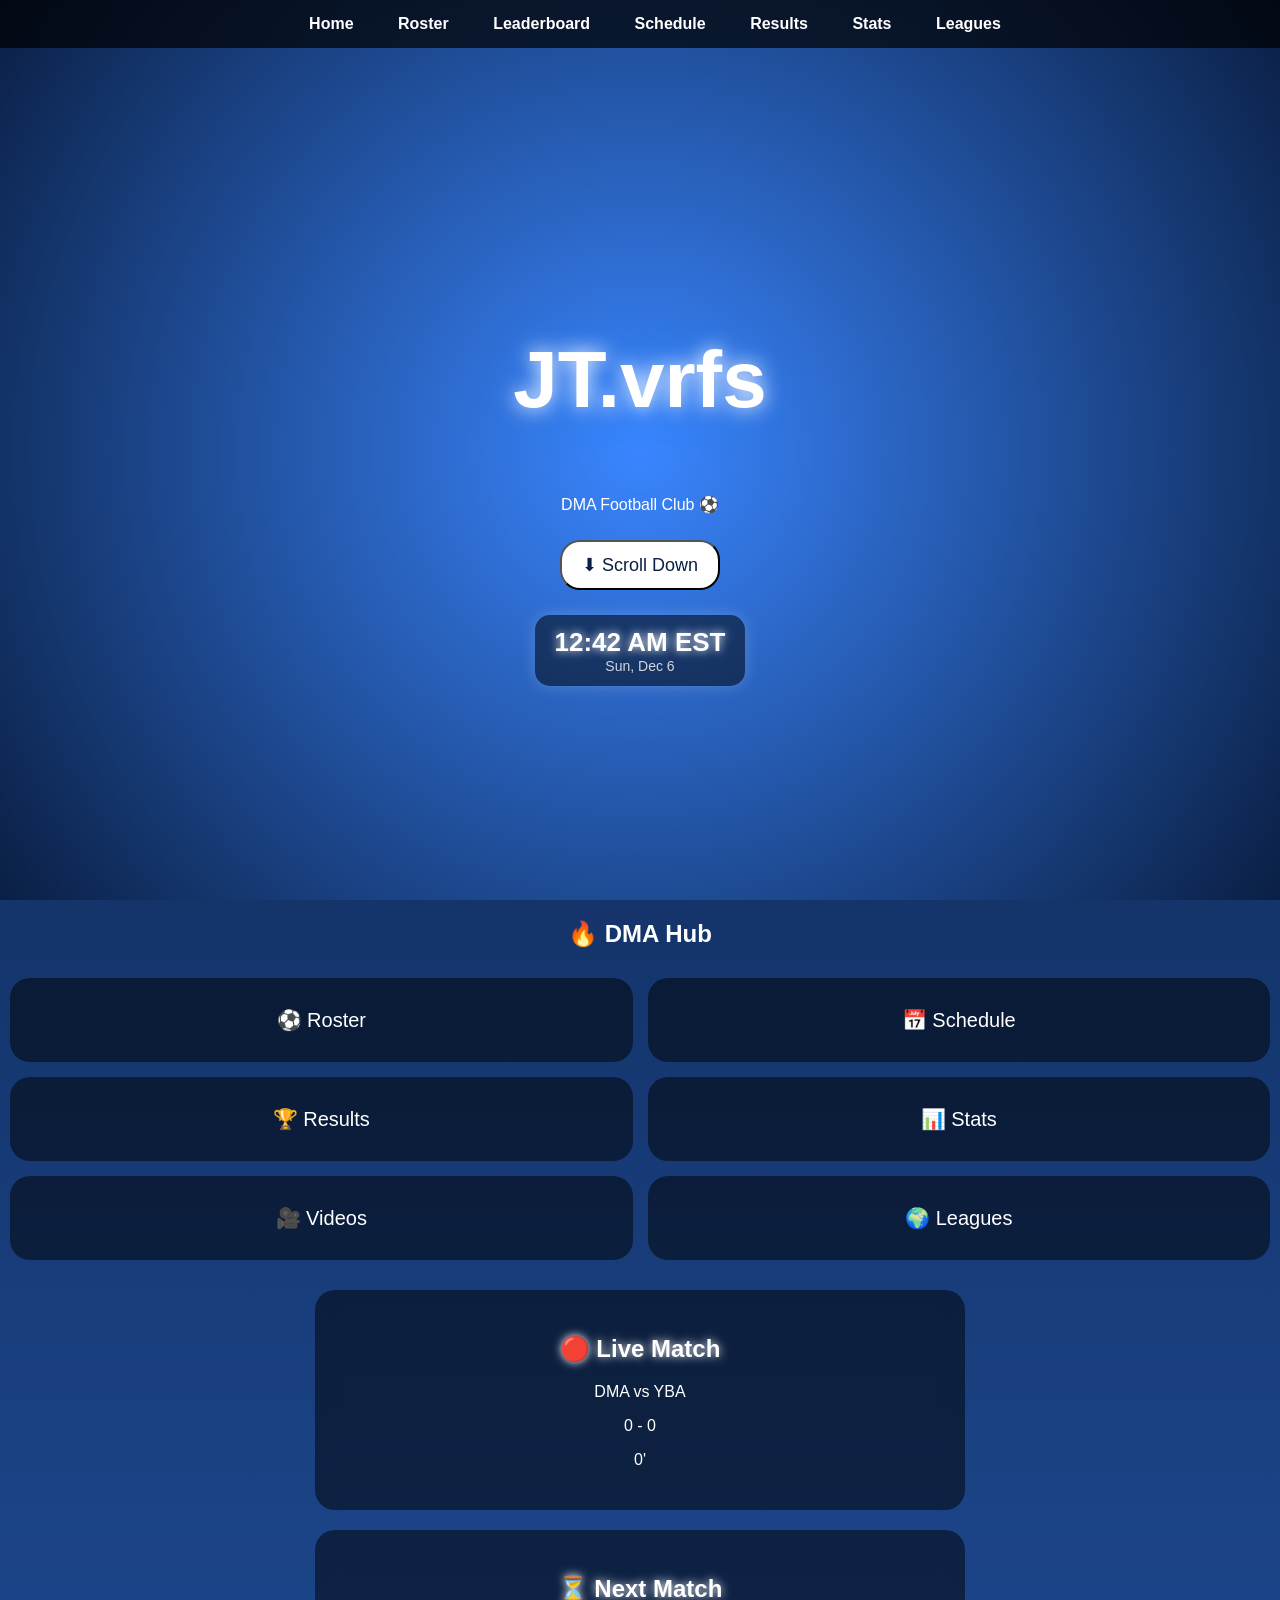
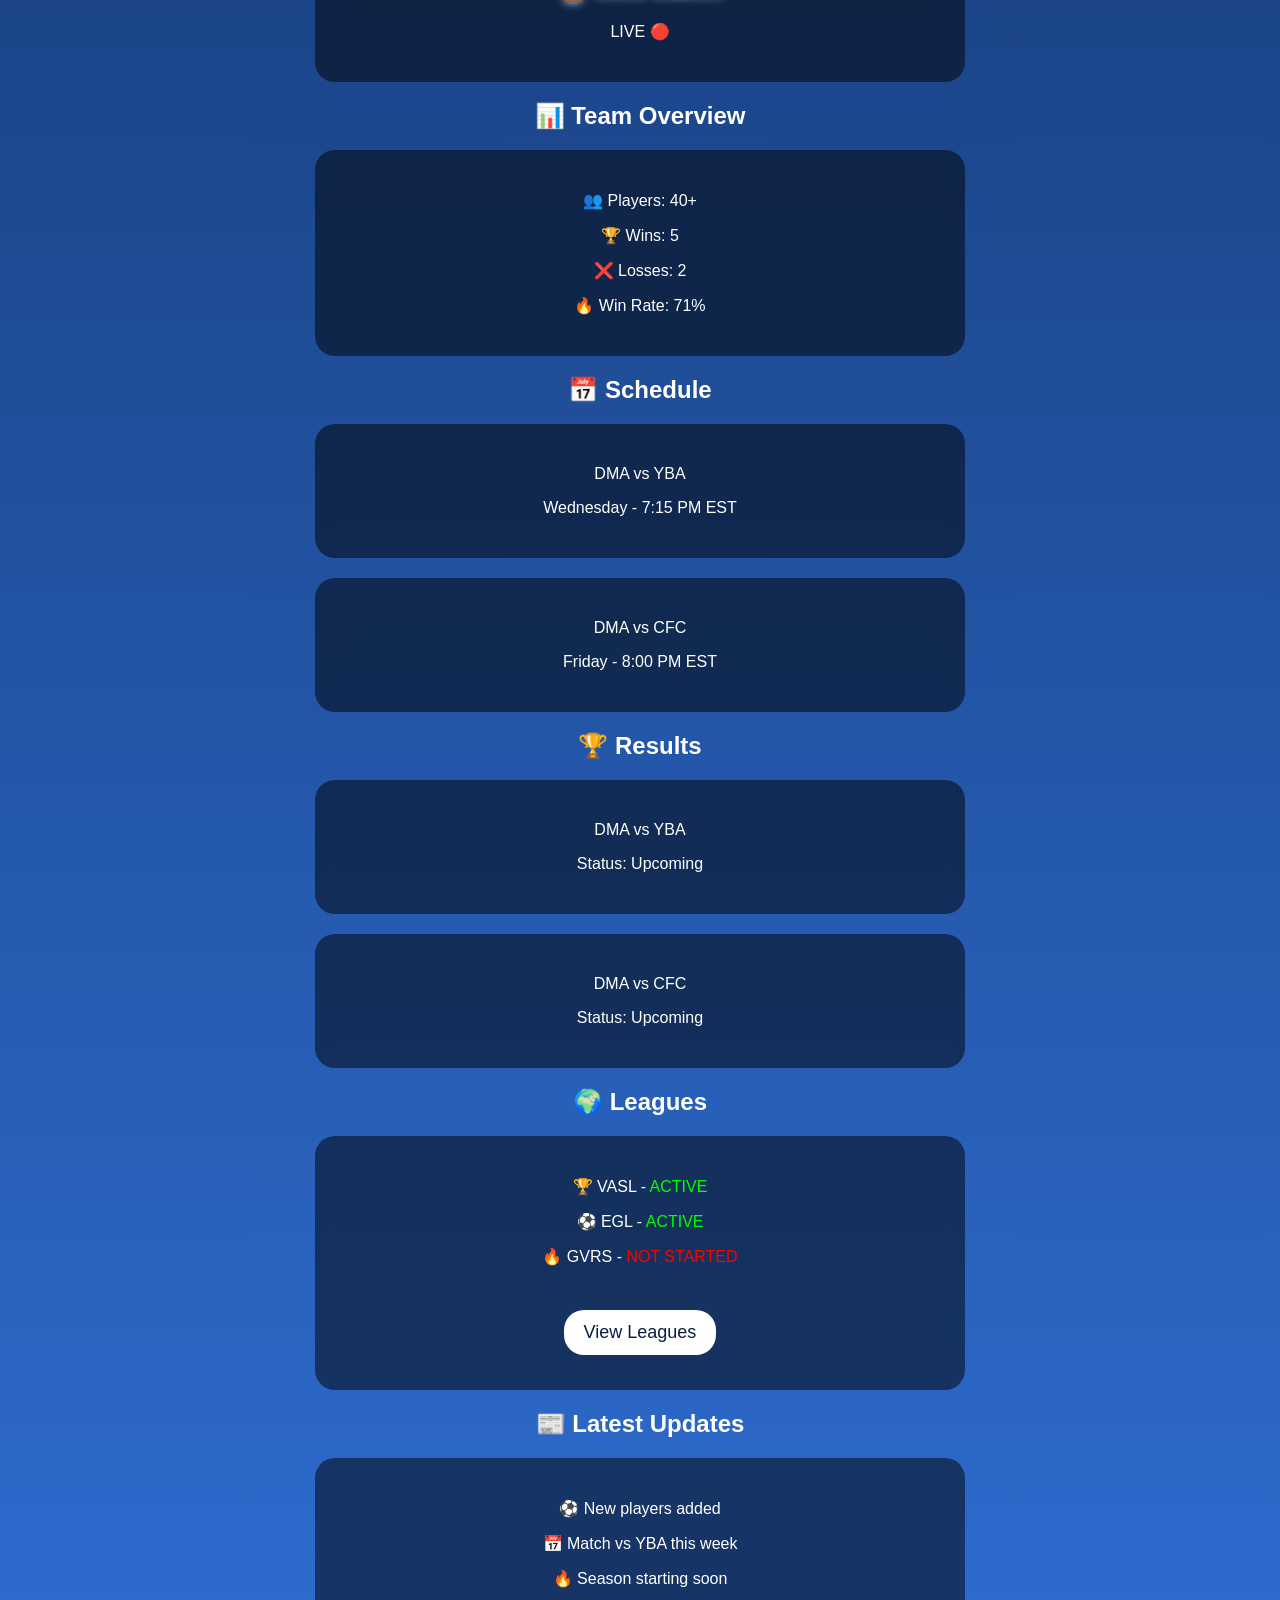
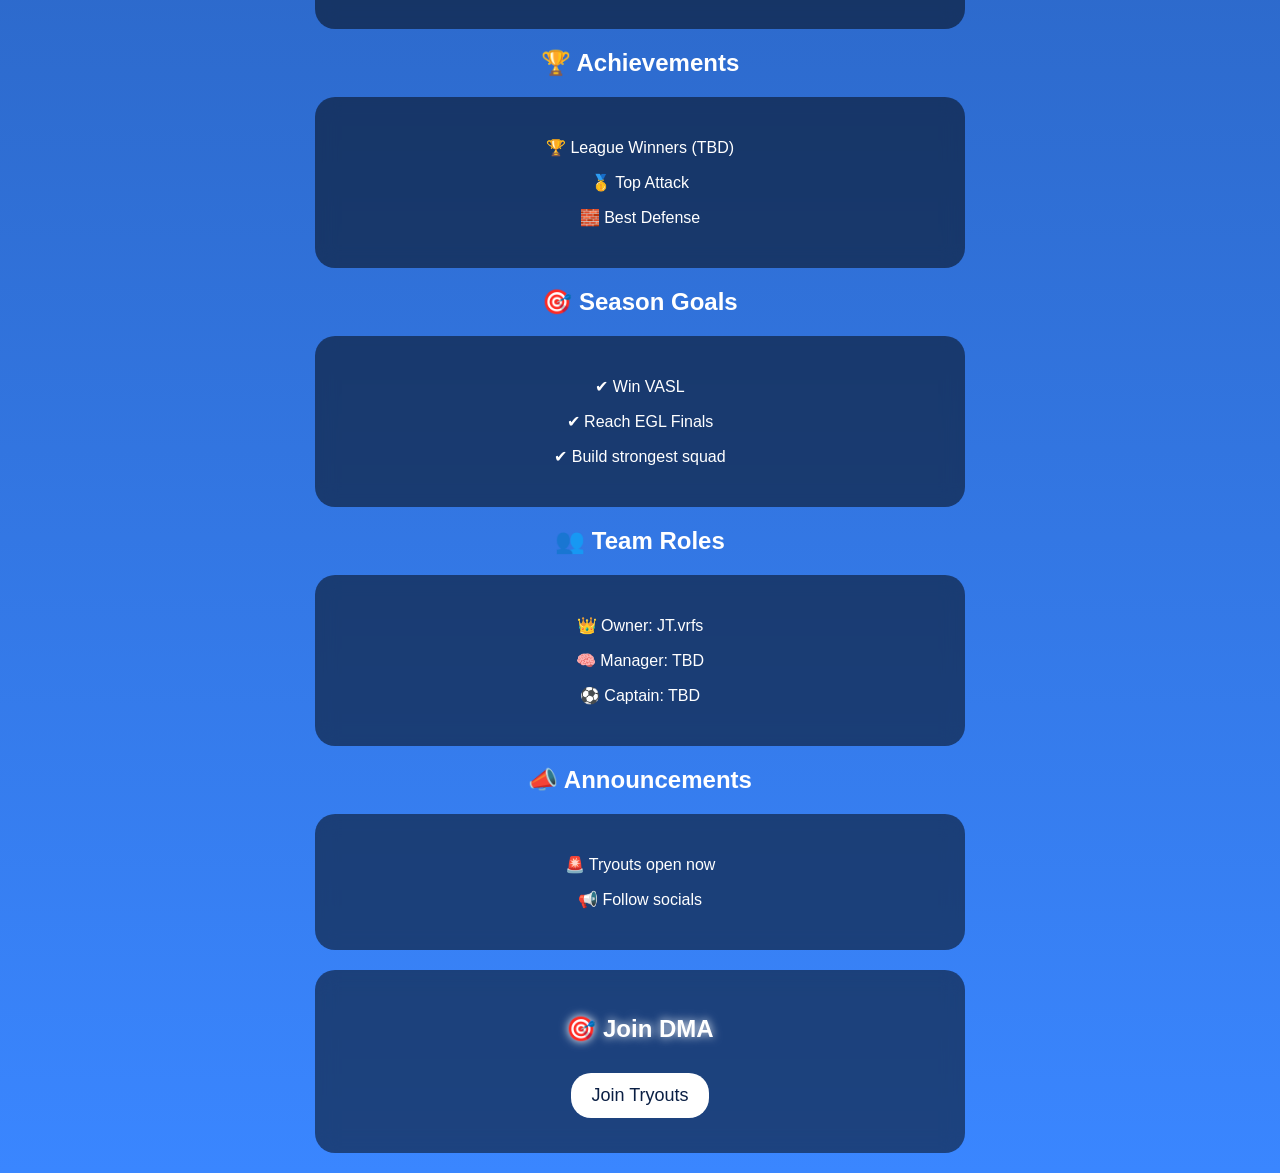
==== index.html @ b28aae1c "Update index.html" ====
<!DOCTYPE html>
<html>
<head>
<meta name="viewport" content="width=device-width, initial-scale=1.0">

<title>JT.vrfs Web</title>

<link rel="stylesheet" href="style.css">
<script defer src="script.js"></script>
</head>

<body class="fade">

<!-- NAVBAR -->
<div class="navbar">
  <a href="index.html">Home</a>
  <a href="roster.html">Roster</a>
  <a href="leaderboard.html">Leaderboard</a>
  <a href="schedule.html">Schedule</a>
  <a href="results.html">Results</a>
  <a href="stats.html">Stats</a>
  <a href="leagues.html">Leagues</a>
</div>

<!-- HERO -->
<div class="hero">
  <h1 class="glow">JT.vrfs</h1>
  <p>DMA Football Club ⚽</p>

  <button onclick="window.scrollBy(0,600)" class="btn">
    ⬇ Scroll Down
  </button>

  <!-- CLOCK -->
  <div class="clock-box">
    <div id="clock-time"></div>
    <div id="clock-date"></div>
  </div>
</div>

<!-- DASHBOARD -->
<div class="section">
  <h2>🔥 DMA Hub</h2>

  <div class="grid">
    <a href="roster.html" class="grid-card">⚽ Roster</a>
    <a href="schedule.html" class="grid-card">📅 Schedule</a>
    <a href="results.html" class="grid-card">🏆 Results</a>
    <a href="stats.html" class="grid-card">📊 Stats</a>
    <a href="videos.html" class="grid-card">🎥 Videos</a>
    <a href="leagues.html" class="grid-card">🌍 Leagues</a>
  </div>
</div>

<!-- LIVE MATCH -->
<div class="section">
  <div class="card live-match">
    <h2>🔴 Live Match</h2>
    <p>DMA vs YBA</p>
    <p id="matchScore">0 - 0</p>
    <p id="matchTime">0'</p>
  </div>
</div>

<!-- NEXT MATCH -->
<div class="section">
  <div class="card">
    <h2>⏳ Next Match</h2>
    <p id="countdown"></p>
  </div>
</div>

<!-- TEAM OVERVIEW -->
<div class="section">
  <h2>📊 Team Overview</h2>

  <div class="card">
    <p>👥 Players: 40+</p>
    <p>🏆 Wins: 5</p>
    <p>❌ Losses: 2</p>
    <p>🔥 Win Rate: 71%</p>
  </div>
</div>

<!-- SCHEDULE -->
<div class="section">
  <h2>📅 Schedule</h2>

  <div class="card">
    <p>DMA vs YBA</p>
    <p>Wednesday - 7:15 PM EST</p>
  </div>

  <div class="card">
    <p>DMA vs CFC</p>
    <p>Friday - 8:00 PM EST</p>
  </div>
</div>

<!-- RESULTS -->
<div class="section">
  <h2>🏆 Results</h2>

  <div class="card">
    <p>DMA vs YBA</p>
    <p>Status: Upcoming</p>
  </div>

  <div class="card">
    <p>DMA vs CFC</p>
    <p>Status: Upcoming</p>
  </div>
</div>

<!-- LEAGUES -->
<div class="section">
  <h2>🌍 Leagues</h2>

  <div class="card">
    <p>🏆 VASL - <span style="color:lime;">ACTIVE</span></p>
    <p>⚽ EGL - <span style="color:lime;">ACTIVE</span></p>
    <p>🔥 GVRS - <span style="color:red;">NOT STARTED</span></p>

    <br>
    <a href="leagues.html" class="btn">View Leagues</a>
  </div>
</div>

<!-- NEWS -->
<div class="section">
  <h2>📰 Latest Updates</h2>

  <div class="card">
    <p>⚽ New players added</p>
    <p>📅 Match vs YBA this week</p>
    <p>🔥 Season starting soon</p>
  </div>
</div>

<!-- ACHIEVEMENTS -->
<div class="section">
  <h2>🏆 Achievements</h2>

  <div class="card">
    <p>🏆 League Winners (TBD)</p>
    <p>🥇 Top Attack</p>
    <p>🧱 Best Defense</p>
  </div>
</div>

<!-- GOALS -->
<div class="section">
  <h2>🎯 Season Goals</h2>

  <div class="card">
    <p>✔ Win VASL</p>
    <p>✔ Reach EGL Finals</p>
    <p>✔ Build strongest squad</p>
  </div>
</div>

<!-- TEAM ROLES -->
<div class="section">
  <h2>👥 Team Roles</h2>

  <div class="card">
    <p>👑 Owner: JT.vrfs</p>
    <p>🧠 Manager: TBD</p>
    <p>⚽ Captain: TBD</p>
  </div>
</div>

<!-- ANNOUNCEMENTS -->
<div class="section">
  <h2>📣 Announcements</h2>

  <div class="card">
    <p>🚨 Tryouts open now</p>
    <p>📢 Follow socials</p>
  </div>
</div>

<!-- JOIN -->
<div class="section">
  <div class="card">
    <h2>🎯 Join DMA</h2>
    <a href="https://discord.gg/PGNkHFcHBq" class="btn">
      Join Tryouts
    </a>
  </div>
</div>

<!-- BOTTOM NAV -->
<div class="bottom-nav">
  <a href="index.html">🏠</a>
  <a href="roster.html">⚽</a>
  <a href="leaderboard.html">🏆</a>
  <a href="schedule.html">📅</a>
  <a href="leagues.html">🌍</a>
</div>

</body>
</html>
---- style.css ----
body {
  margin: 0;
  font-family: Arial;
  background: linear-gradient(to bottom, #0a1f44, #3a86ff);
  color: white;
  text-align: center;
}

/* NAVBAR */
.navbar {
  position: fixed;
  width: 100%;
  top: 0;
  background: rgba(0,0,0,0.7);
  padding: 15px;
  backdrop-filter: blur(10px);
}

.navbar a {
  color: white;
  margin: 0 20px;
  text-decoration: none;
  font-weight: bold;
}

.navbar a:hover {
  color: #ffdd00;
}

/* PAGE TRANSITION */
.fade {
  opacity: 0;
  transition: opacity 0.5s;
}

.fade.show {
  opacity: 1;
}

/* CARDS */
.card {
  background: rgba(0,0,0,0.5);
  margin: 20px auto;
  padding: 25px;
  border-radius: 20px;
  max-width: 600px;
  transition: 0.3s;
  backdrop-filter: blur(10px);
}

.card:hover {
  transform: scale(1.05);
  box-shadow: 0 0 20px rgba(255,255,255,0.3);
}

/* BUTTON */
.btn {
  background: white;
  color: #0a1f44;
  padding: 10px 20px;
  border-radius: 20px;
  text-decoration: none;
}

/* HEADER */
h1 {
  margin-top: 120px;
  font-size: 60px;
}
/* Soccer balls */
.soccer-ball {
  position: fixed;
  width: 40px;
  height: 40px;
  background: url('https://upload.wikimedia.org/wikipedia/commons/d/d3/Soccerball.svg') no-repeat center;
  background-size: contain;
  opacity: 0.15;
  pointer-events: none;
  animation: floatBall linear infinite;
}

@keyframes floatBall {
  0% {
    transform: translateY(100vh) rotate(0deg);
  }
  100% {
    transform: translateY(-10vh) rotate(360deg);
  }
}
.particle {
  position: fixed;
  width: 5px;
  height: 5px;
  background: white;
  border-radius: 50%;
  opacity: 0.2;
  animation: floatParticle linear infinite;
}

@keyframes floatParticle {
  0% {
    transform: translateY(100vh);
  }
  100% {
    transform: translateY(-10vh);
  }
}
.fade-in {
  opacity: 0;
  transform: translateY(20px);
  animation: fadeUp 1s forwards;
}

@keyframes fadeUp {
  to {
    opacity: 1;
    transform: translateY(0);
  }
}
.hero {
  height: 100vh;
  display: flex;
  flex-direction: column;
  justify-content: center;
  align-items: center;
  background: radial-gradient(circle, #3a86ff, #0a1f44);
}

.glow {
  font-size: 80px;
  text-shadow: 0 0 20px white, 0 0 40px #3a86ff;
}

.hero-buttons .btn {
  margin: 10px;
  font-size: 18px;
}
.btn, .player, .position-btn {
  transition: 0.3s;
}

.btn:hover, .player:hover, .position-btn:hover {
  box-shadow: 0 0 15px white;
}
body {
  animation: bgPulse 10s infinite alternate;
}

@keyframes bgPulse {
  from {
    background: linear-gradient(to bottom, #0a1f44, #3a86ff);
  }
  to {
    background: linear-gradient(to bottom, #071633, #5aa0ff);
  }
}
.scroll-down {
  margin-top: 40px;
  font-size: 18px;
  animation: bounce 1.5s infinite;
  opacity: 0.8;
}

@keyframes bounce {
  0%, 100% { transform: translateY(0); }
  50% { transform: translateY(10px); }
}
@media(max-width: 768px){

  h1 {
    font-size: 50px;
  }

  h2 {
    font-size: 36px;
  }

  h3 {
    font-size: 24px;
  }

  p {
    font-size: 18px;
  }

  .btn {
    font-size: 18px;
    padding: 12px 20px;
  }

  .card {
    width: 90%;
    padding: 20px;
  }

  .navbar a {
    font-size: 16px;
    margin: 0 10px;
  }

}
.card h3 {
  text-shadow: 0 0 10px white;
}
.status-bar {
  background: red;
  padding: 10px;
  font-weight: bold;
  animation: blink 1s infinite;
}

@keyframes blink {
  50% { opacity: 0.5; }
}
.card:hover {
  transform: scale(1.05) rotateX(5deg);
}
/* MENU ICON */
.menu-icon {
  display: none;
  font-size: 28px;
  cursor: pointer;
}

/* NAV LINKS */
.nav-links {
  display: flex;
  justify-content: center;
}

/* MOBILE STYLE */
@media(max-width: 768px){

  .menu-icon {
    display: block;
    text-align: left;
    margin-left: 20px;
  }

  .nav-links {
    display: none;
    flex-direction: column;
    background: rgba(0,0,0,0.9);
    position: absolute;
    width: 100%;
    top: 60px;
    left: 0;
    padding: 10px 0;
  }

  .nav-links a {
    padding: 15px;
    font-size: 20px;
  }

  .nav-links.show {
    display: flex;
  }
}
@media(max-width: 768px){

  body {
    padding: 0 10px;
  }

  .card {
    width: 100%;
    margin: 15px 0;
  }

  h1 {
    font-size: 40px;
  }

  h2 {
    font-size: 28px;
  }

  iframe {
    height: 250px;
  }

  .player {
    font-size: 14px;
  }

}
/* BOTTOM NAV */
.bottom-nav {
  display: none;
}

@media(max-width: 768px){

  .bottom-nav {
    display: flex;
    position: fixed;
    bottom: 0;
    width: 100%;
    background: rgba(0,0,0,0.9);
    justify-content: space-around;
    padding: 12px 0;
    z-index: 1000;
  }

  .bottom-nav a {
    color: white;
    font-size: 24px;
    text-decoration: none;
    transition: 0.2s;
  }

  .bottom-nav a:hover {
    transform: scale(1.2);
    color: #ffdd00;
  }

  /* Add space so content doesn't get covered */
  body {
    padding-bottom: 70px;
  }

}
@media(max-width: 768px){

  h1 {
    font-size: 42px;
  }

  h2 {
    font-size: 30px;
  }

  h3 {
    font-size: 22px;
  }

  p {
    font-size: 18px;
  }

}
@media(max-width: 768px){

  .btn {
    font-size: 20px;
    padding: 14px 24px;
    width: 80%;
  }

}
@media(max-width: 768px){

  .card {
    width: 100%;
    margin: 15px 0;
    padding: 20px;
  }

}
@media(max-width: 768px){

  .player {
    font-size: 18px;
    padding: 10px;
    margin: 6px auto;
  }

}
iframe {
  width: 100%;
  height: 250px;
}
.btn {
  display: inline-block;
  margin: 10px;
  font-size: 18px;
  padding: 12px 20px;
}
/* PAGE TRANSITION */
body {
  opacity: 0;
  transition: opacity 0.4s ease;
}

body.show {
  opacity: 1;
}
.grid {
  display: grid;
  grid-template-columns: repeat(2, 1fr);
  gap: 15px;
  padding: 10px;
}

.grid-card {
  background: rgba(0,0,0,0.5);
  padding: 30px;
  border-radius: 20px;
  text-decoration: none;
  color: white;
  font-size: 20px;
  text-align: center;
  transition: 0.3s;
}

.grid-card:hover {
  transform: scale(1.05);
  box-shadow: 0 0 20px white;
}
@media(max-width: 768px){
  .grid {
    grid-template-columns: 1fr;
  }
}
.card h2 {
  text-shadow: 0 0 10px white;
}
.clock {
  font-size: 22px;
  margin-top: 15px;
  text-shadow: 0 0 10px white;
}
.clock-box {
  margin-top: 15px;
  padding: 12px 20px;
  display: inline-block;
  background: rgba(0,0,0,0.5);
  border-radius: 15px;
  backdrop-filter: blur(10px);
  box-shadow: 0 0 15px rgba(255,255,255,0.2);
}

#clock-time {
  font-size: 26px;
  font-weight: bold;
  text-shadow: 0 0 10px white;
}

#clock-date {
  font-size: 14px;
  opacity: 0.8;
}
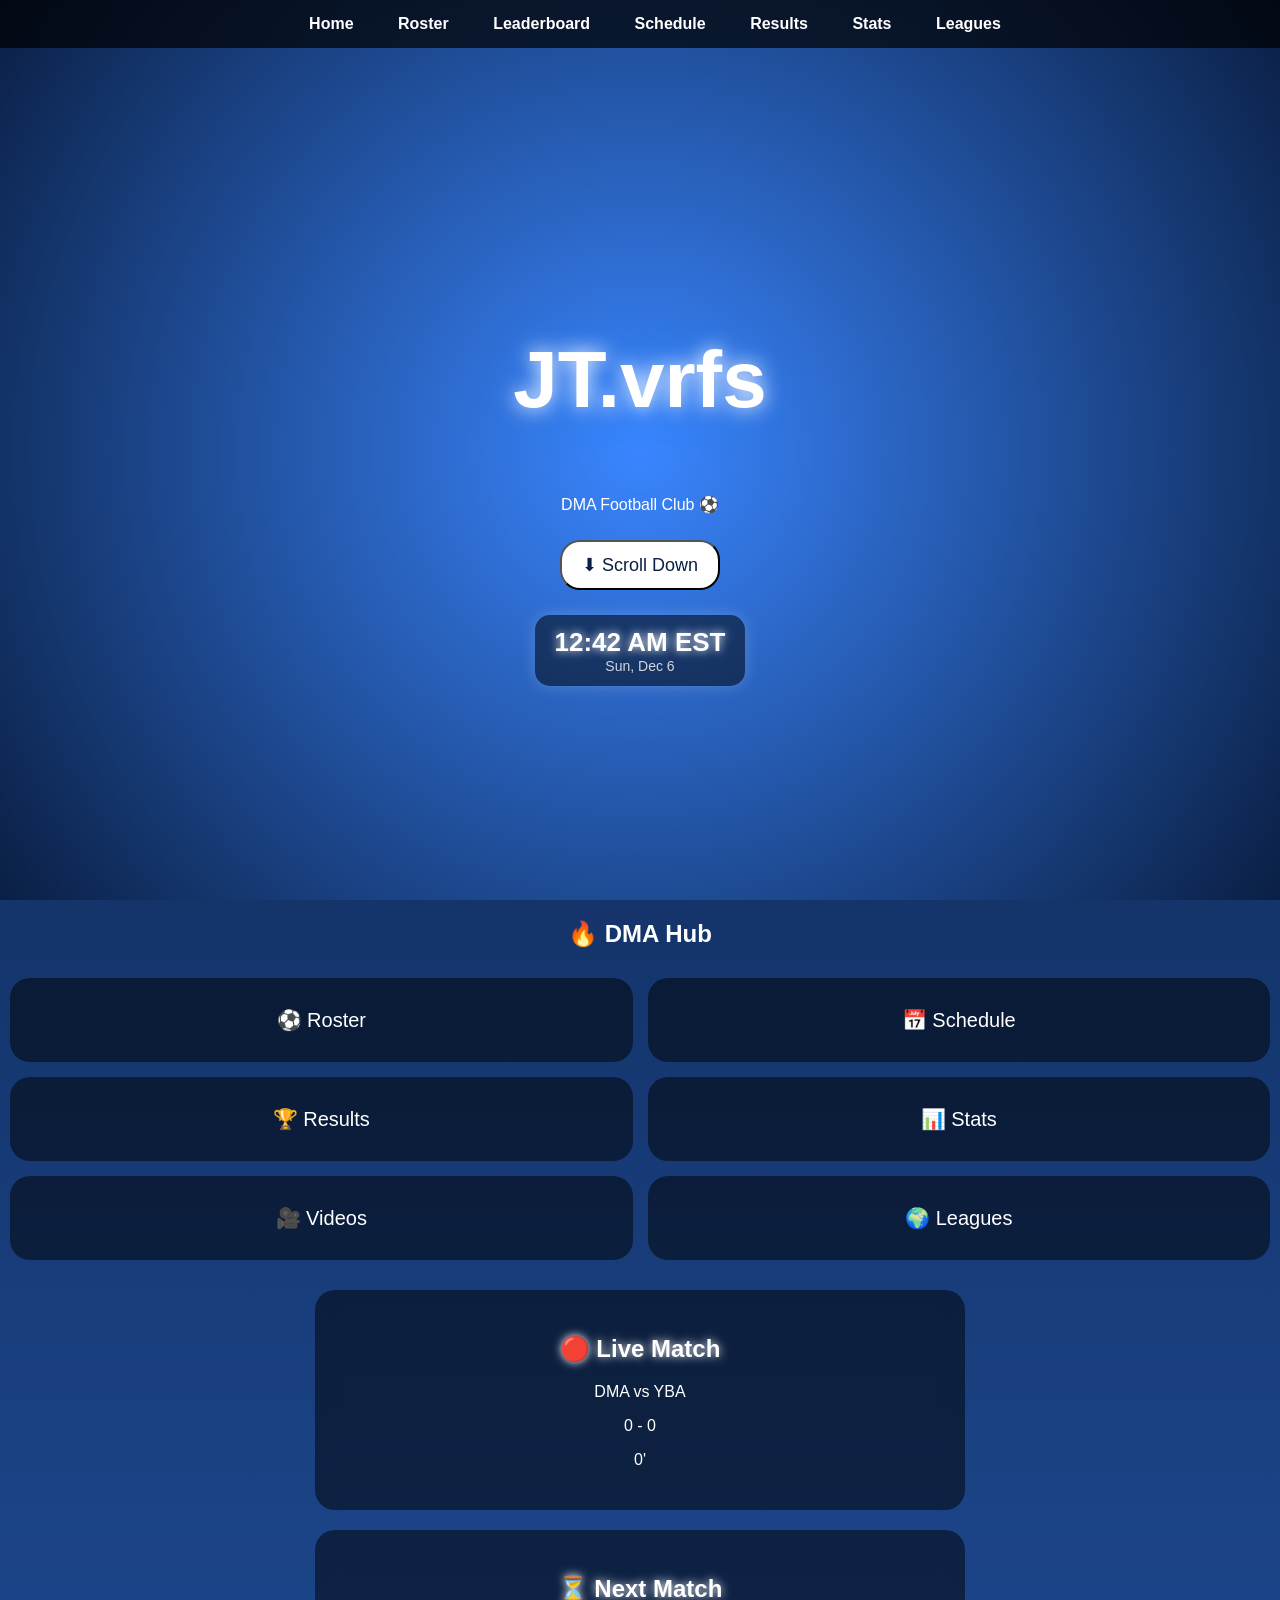
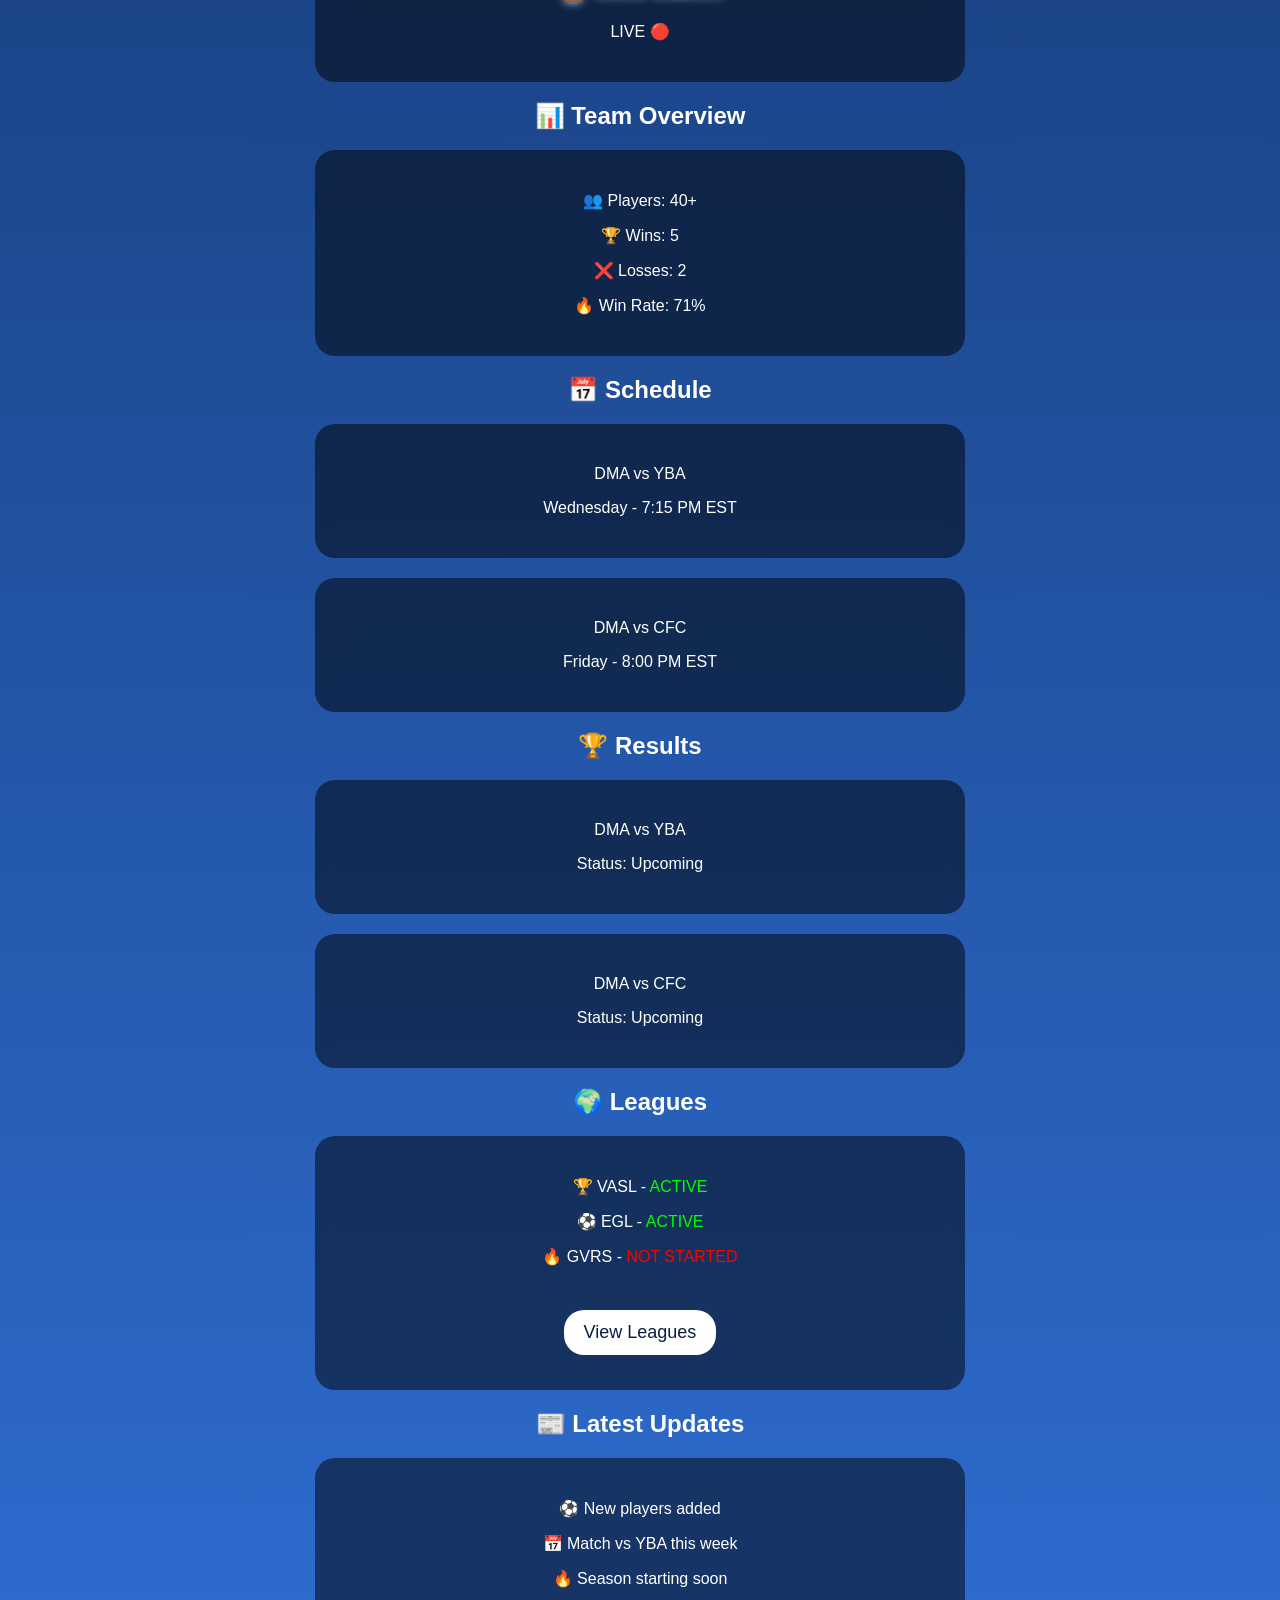
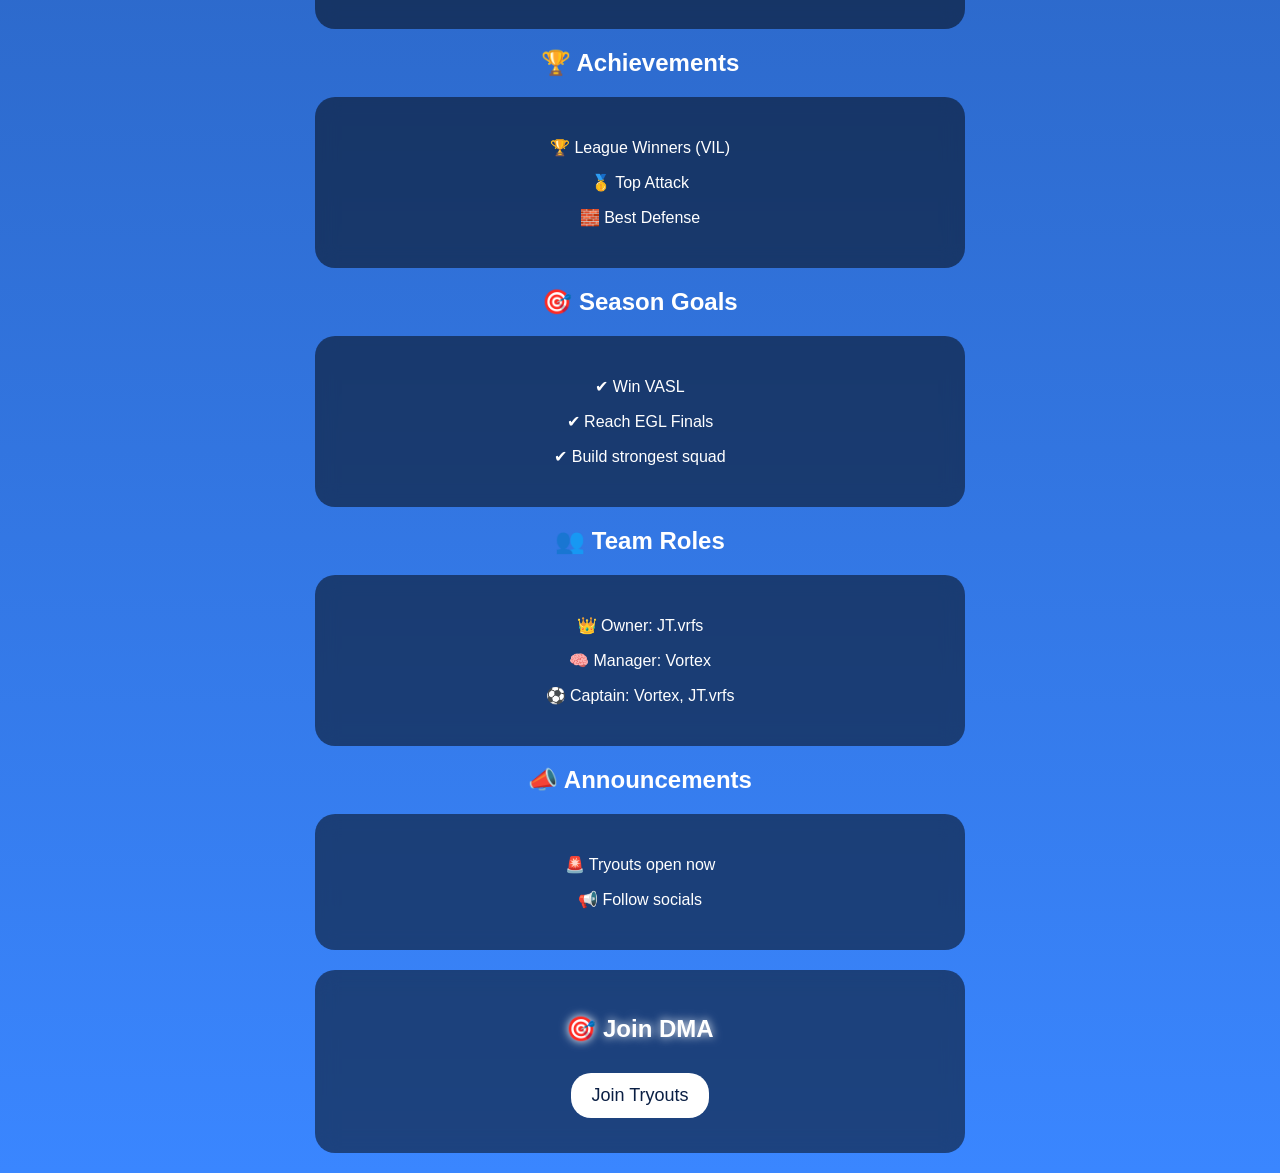
==== commit 76d04b88: "Update index.html" ====
--- a/index.html
+++ b/index.html
@@ -142,7 +142,7 @@
   <h2>🏆 Achievements</h2>
 
   <div class="card">
-    <p>🏆 League Winners (TBD)</p>
+    <p>🏆 League Winners (VIL)</p>
     <p>🥇 Top Attack</p>
     <p>🧱 Best Defense</p>
   </div>
@@ -165,8 +165,8 @@
 
   <div class="card">
     <p>👑 Owner: JT.vrfs</p>
-    <p>🧠 Manager: TBD</p>
-    <p>⚽ Captain: TBD</p>
+    <p>🧠 Manager: Vortex</p>
+    <p>⚽ Captain: Vortex, JT.vrfs</p>
   </div>
 </div>
 
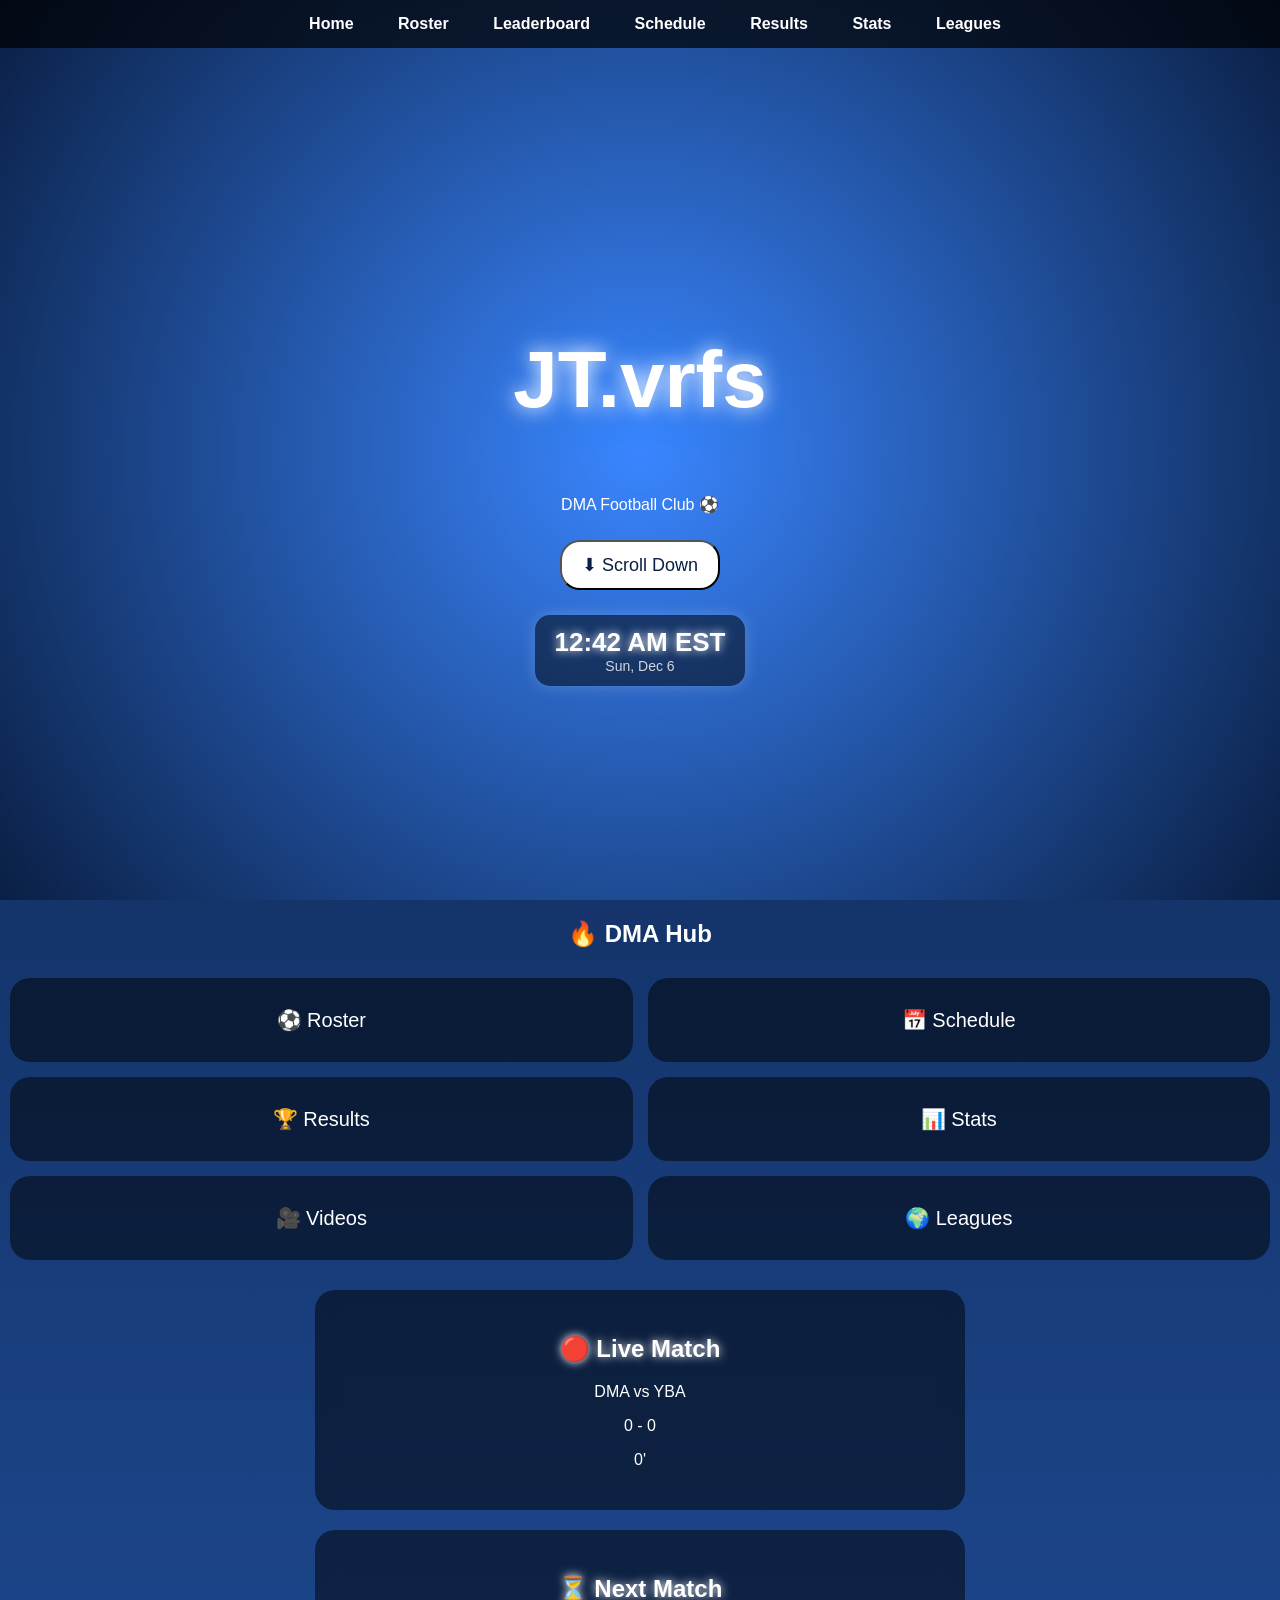
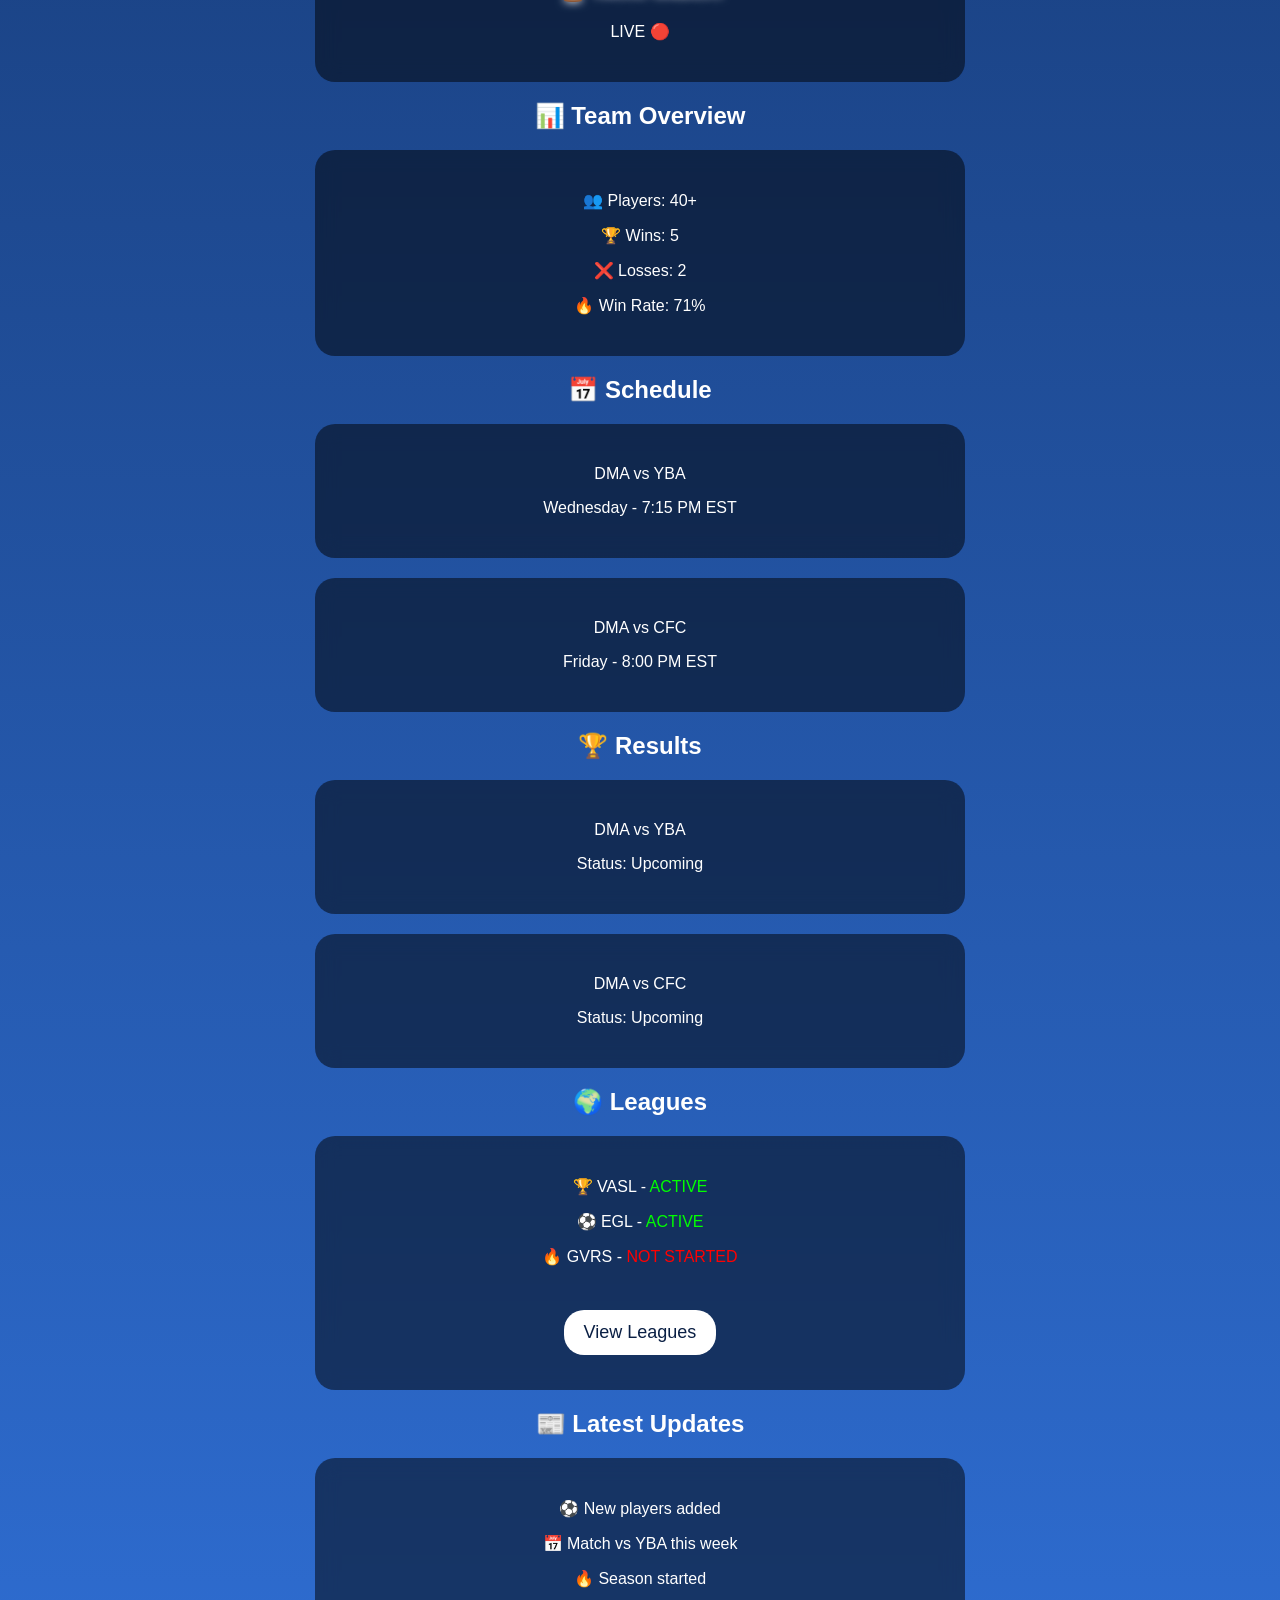
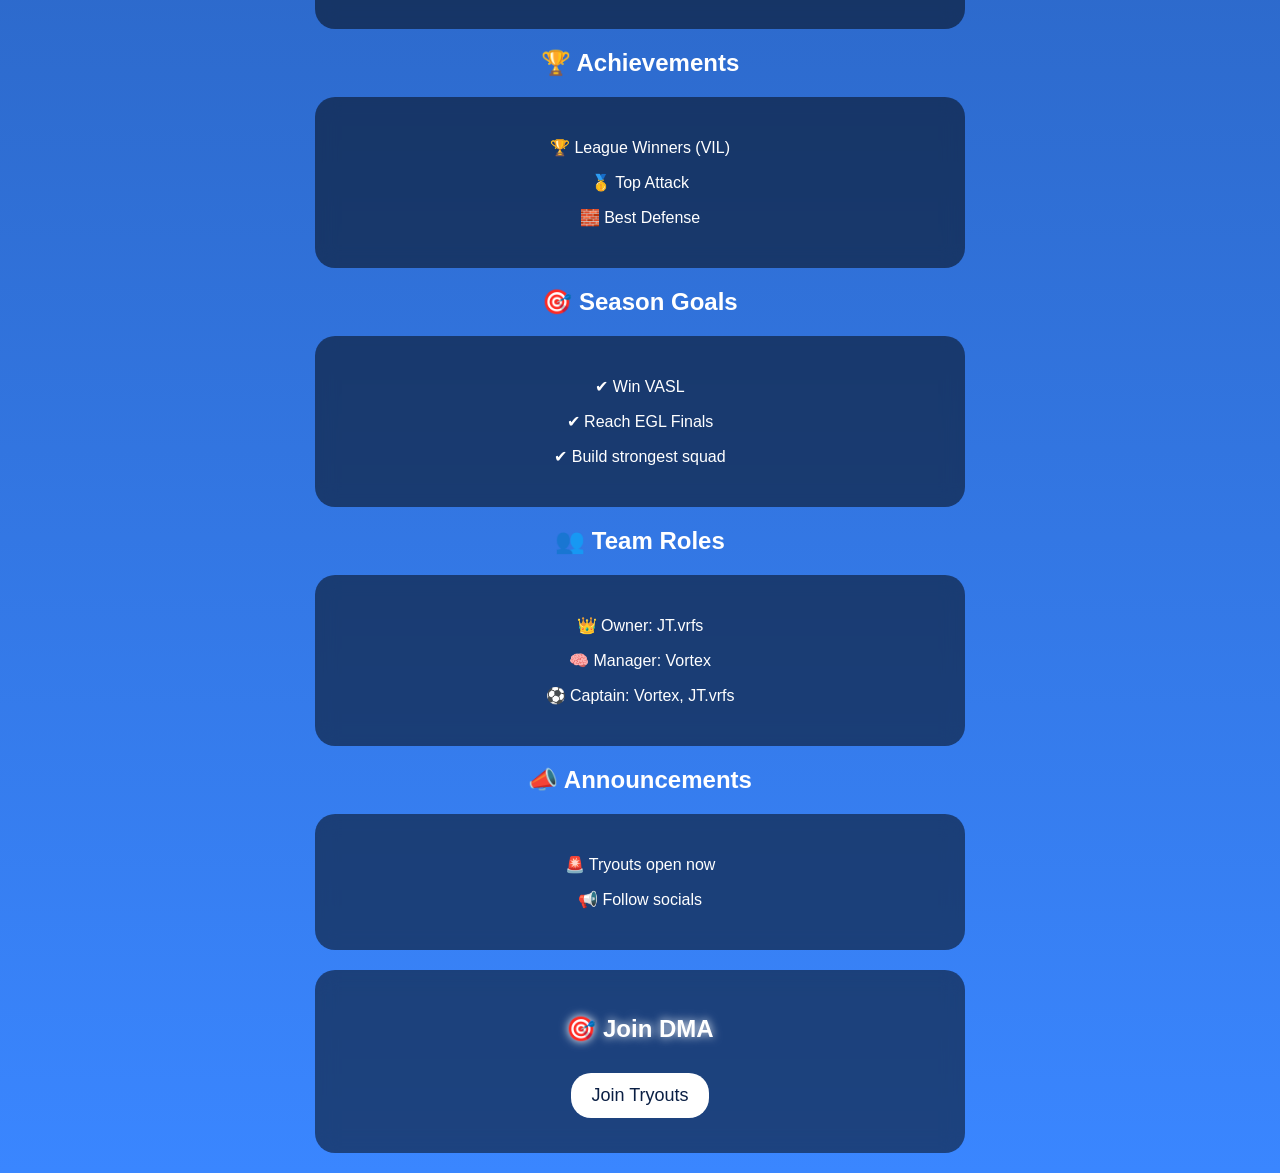
==== commit 542628c0: "Update index.html" ====
--- a/index.html
+++ b/index.html
@@ -133,7 +133,7 @@
   <div class="card">
     <p>⚽ New players added</p>
     <p>📅 Match vs YBA this week</p>
-    <p>🔥 Season starting soon</p>
+    <p>🔥 Season started</p>
   </div>
 </div>
 
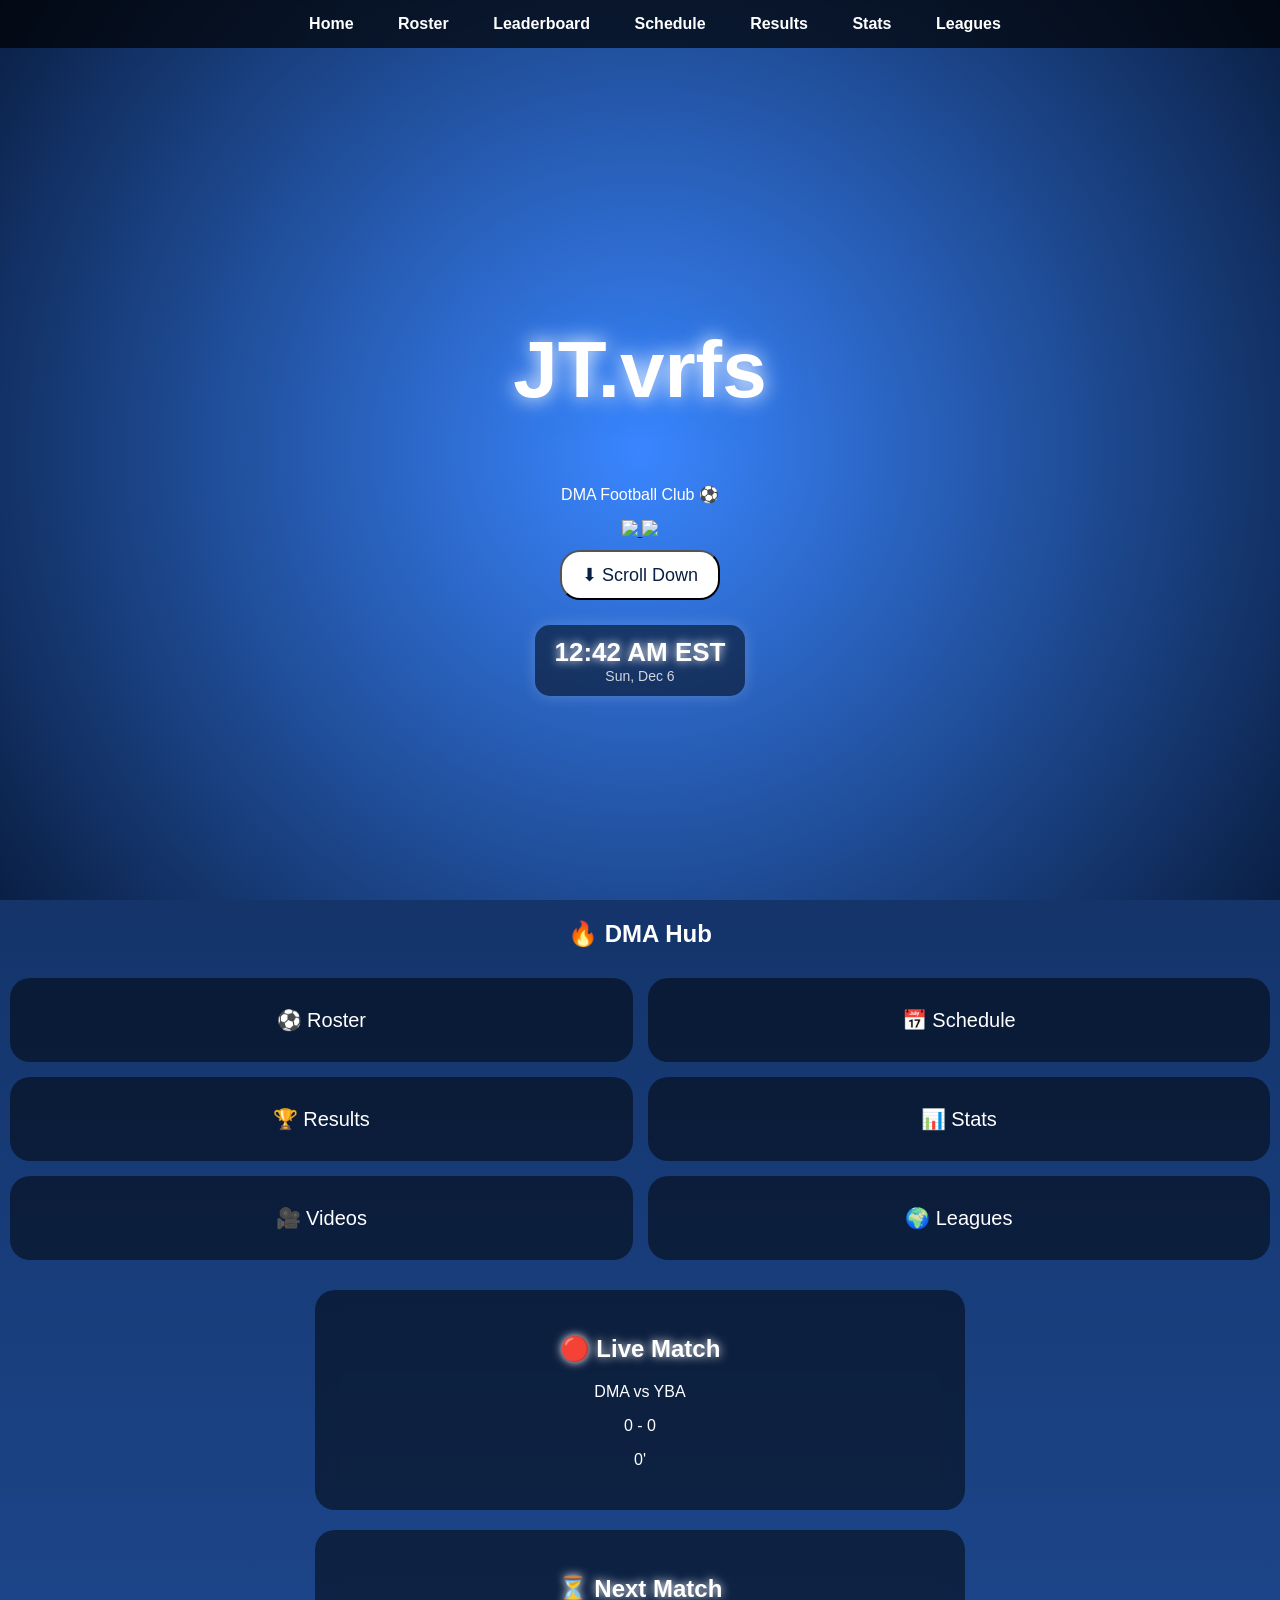
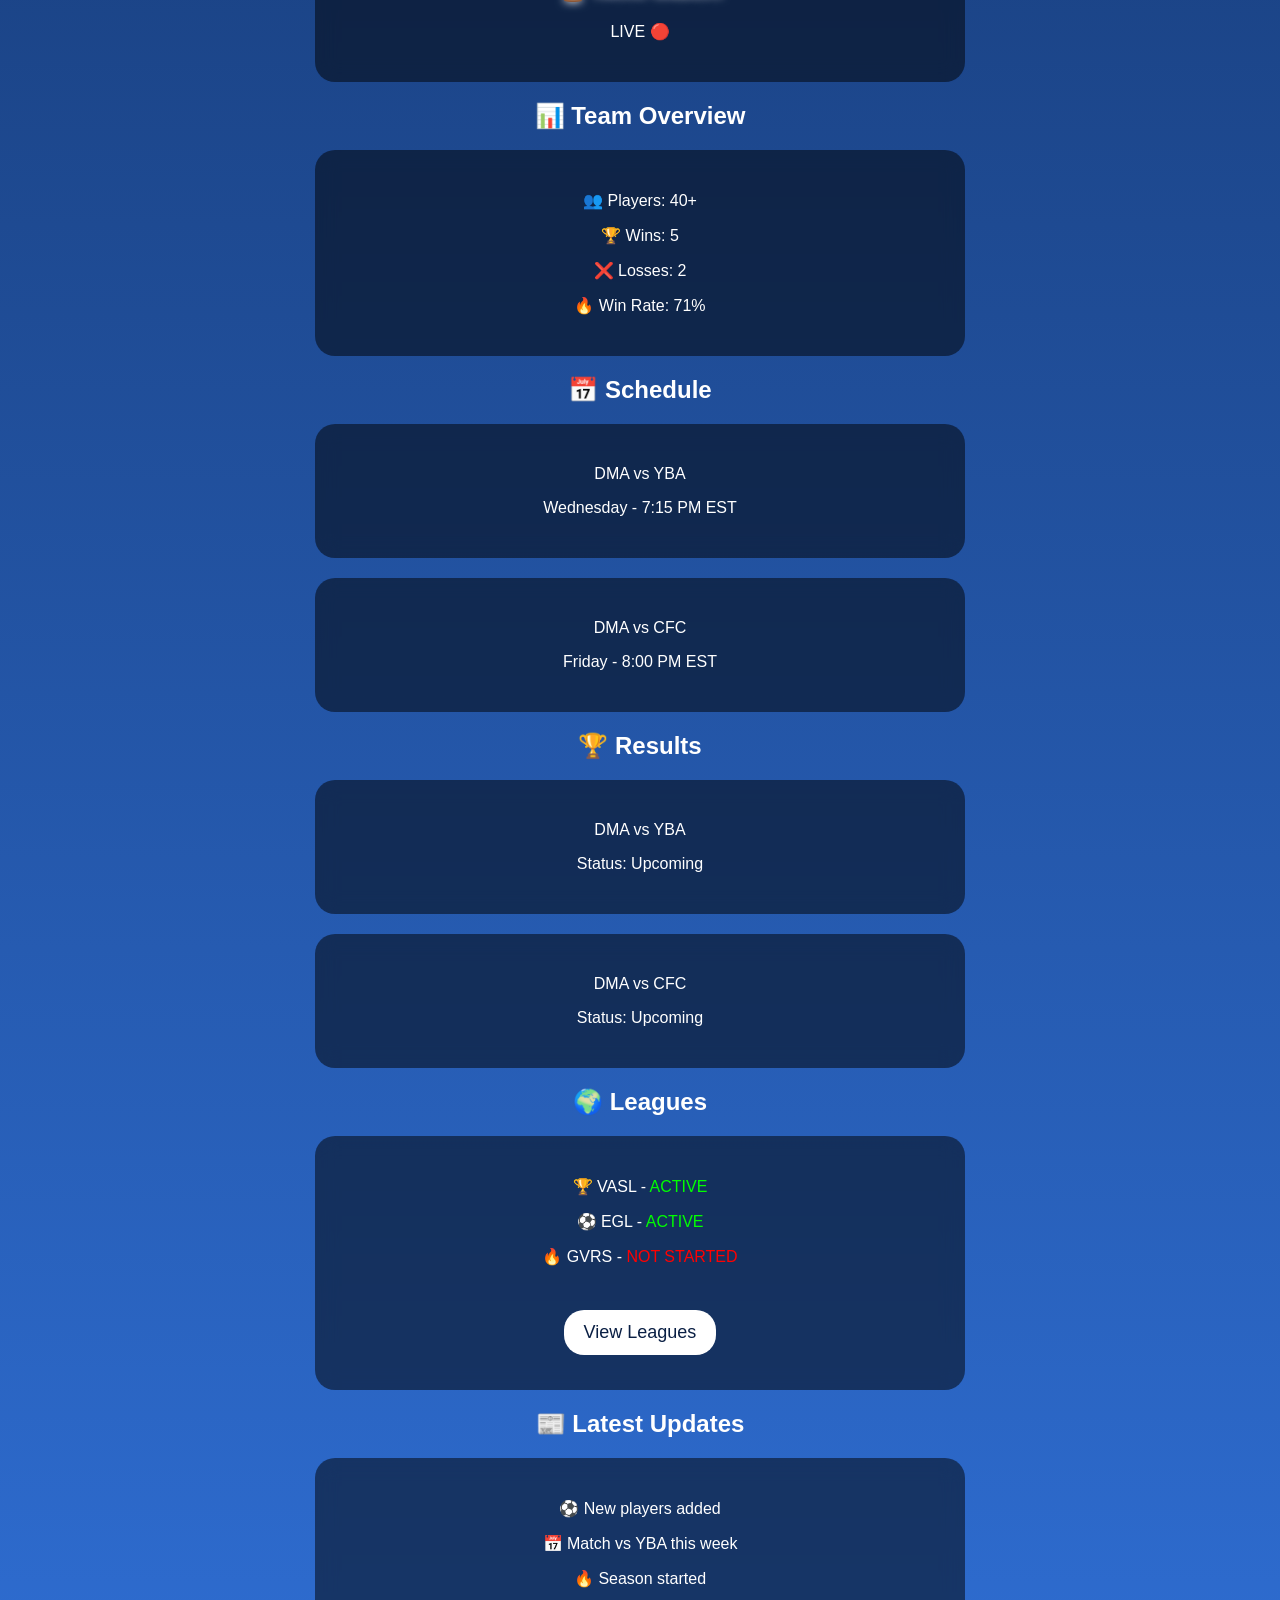
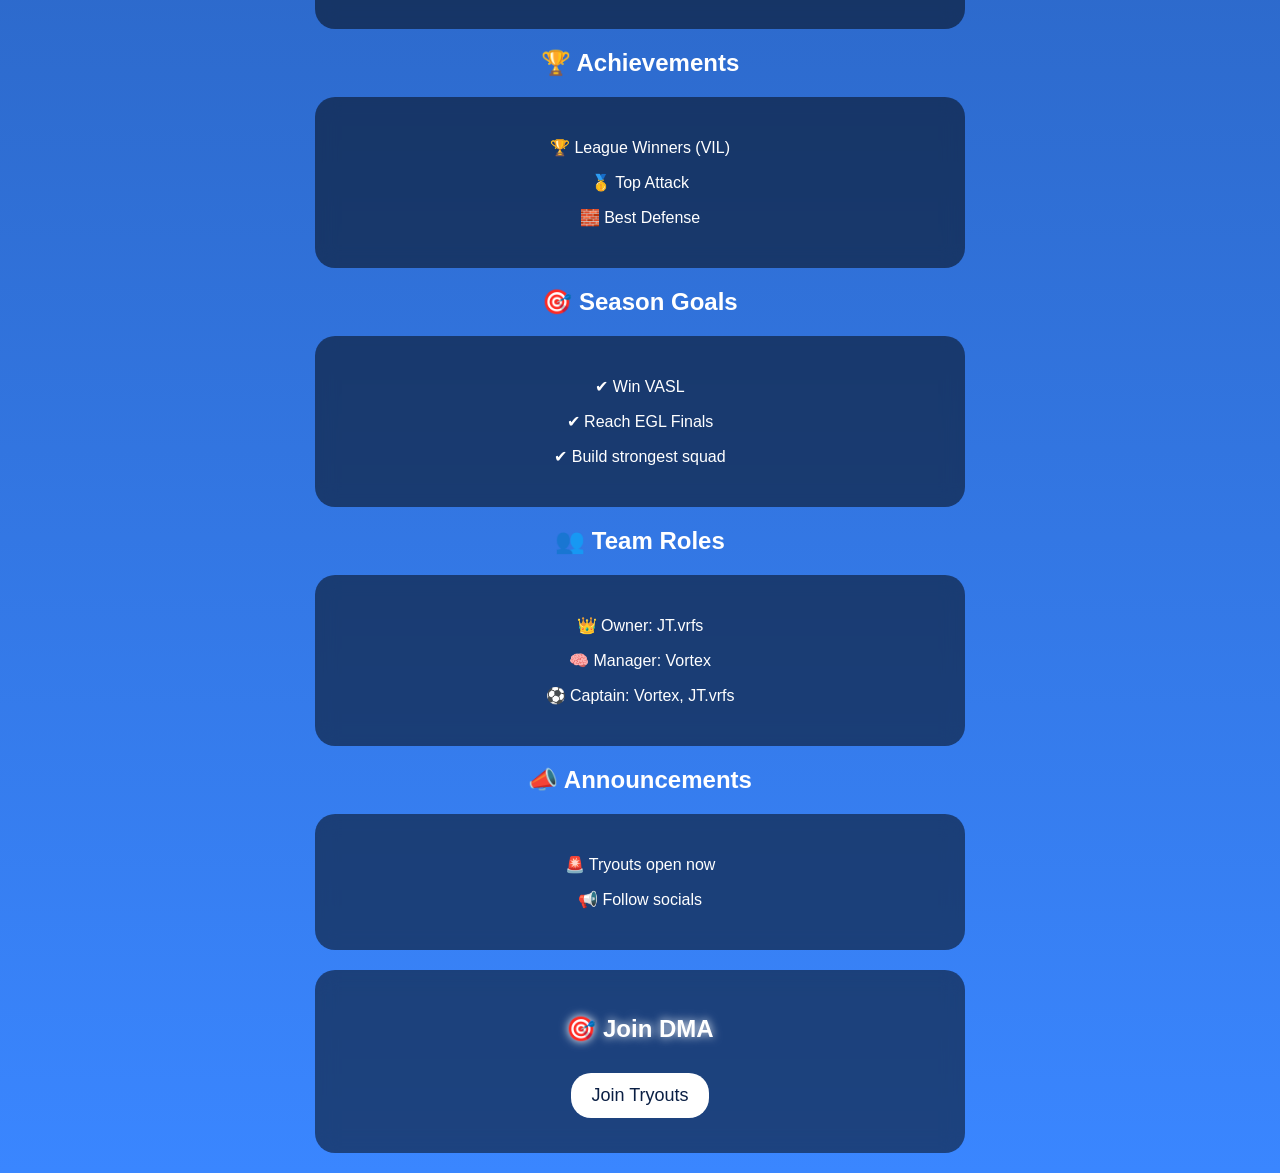
==== commit a0926d4a: "Update index.html" ====
--- a/index.html
+++ b/index.html
@@ -27,6 +27,19 @@
   <h1 class="glow">JT.vrfs</h1>
   <p>DMA Football Club ⚽</p>
 
+<!-- SOCIAL ICONS -->
+<div class="socials">
+
+  <a href="https://www.tiktok.com/@dark_madrid13?is_from_webapp=1&sender_device=pc" target="_blank">
+    <img src="https://cdn-icons-png.flaticon.com/512/3046/3046121.png" class="icon">
+  </a>
+
+  <a href="https://www.youtube.com/@Dark_madrid123" target="_blank">
+    <img src="https://cdn-icons-png.flaticon.com/512/1384/1384060.png" class="icon">
+  </a>
+
+</div>
+
   <button onclick="window.scrollBy(0,600)" class="btn">
     ⬇ Scroll Down
   </button>
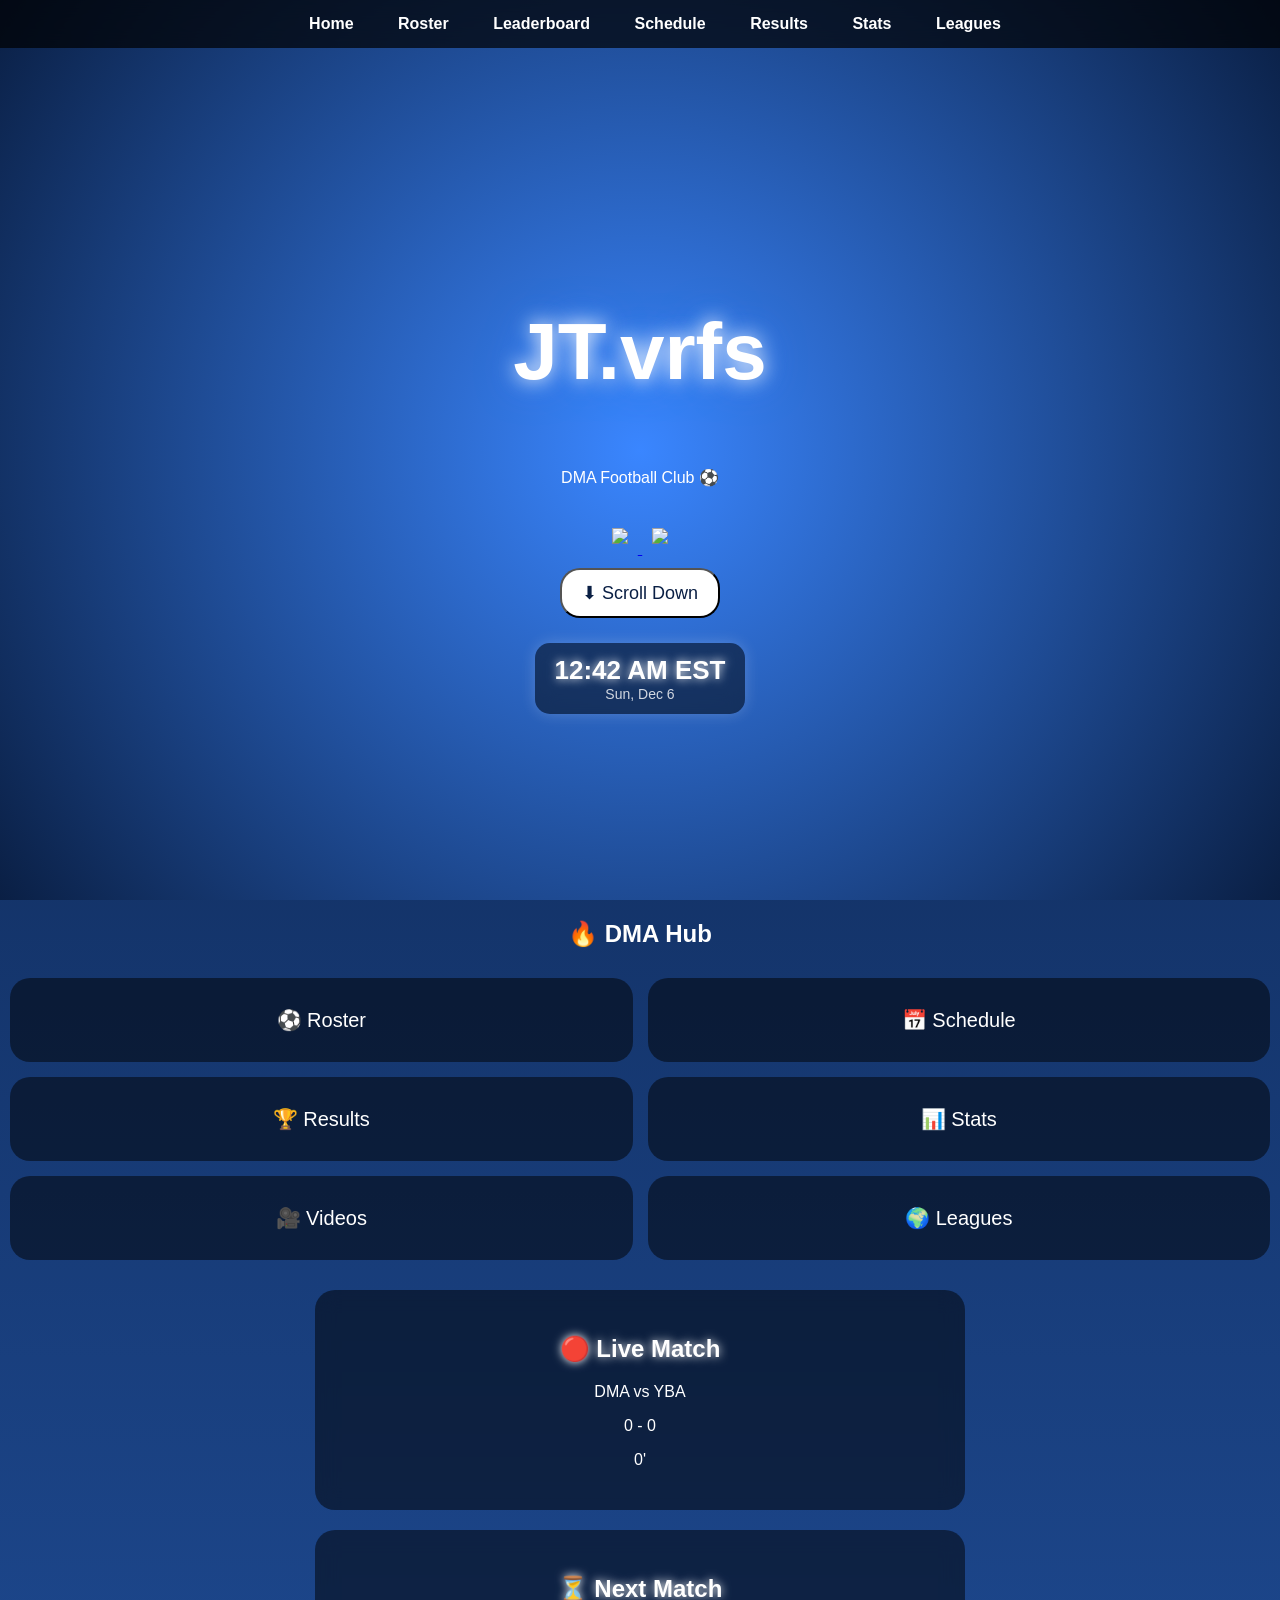
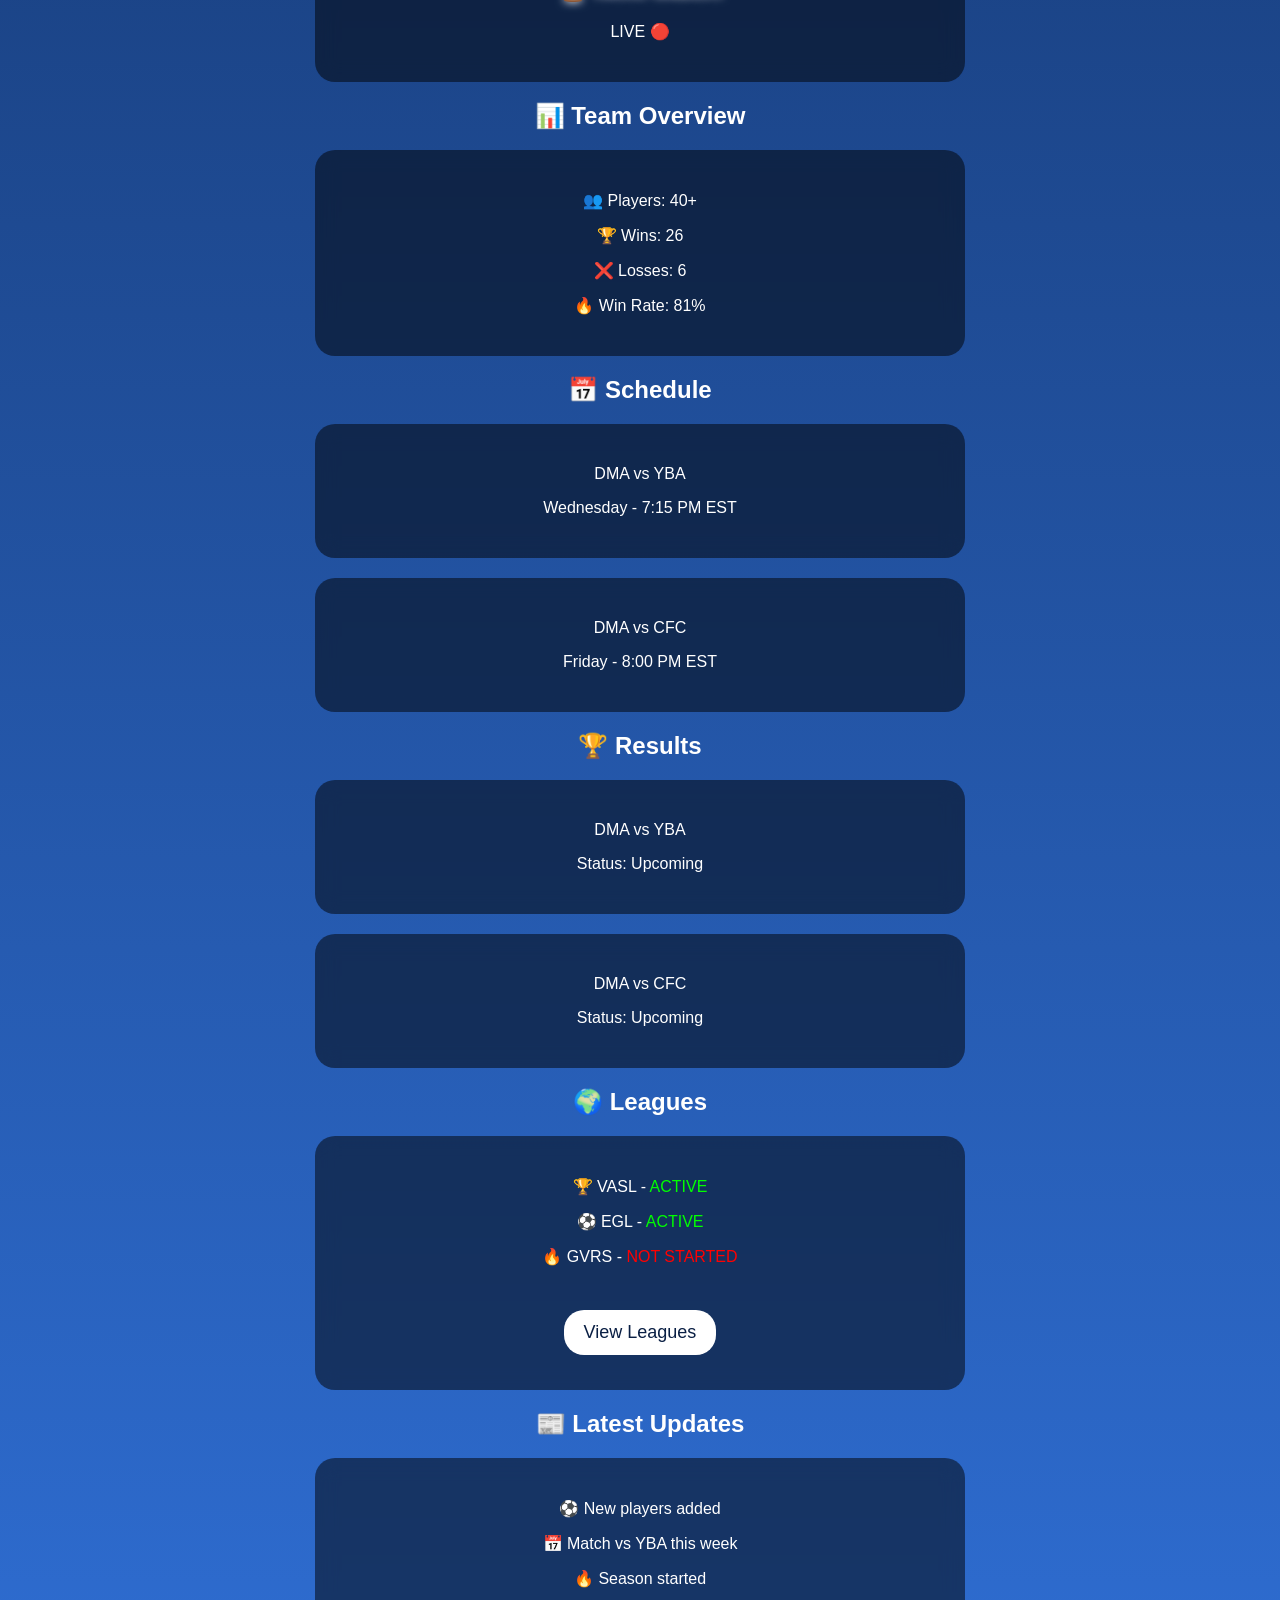
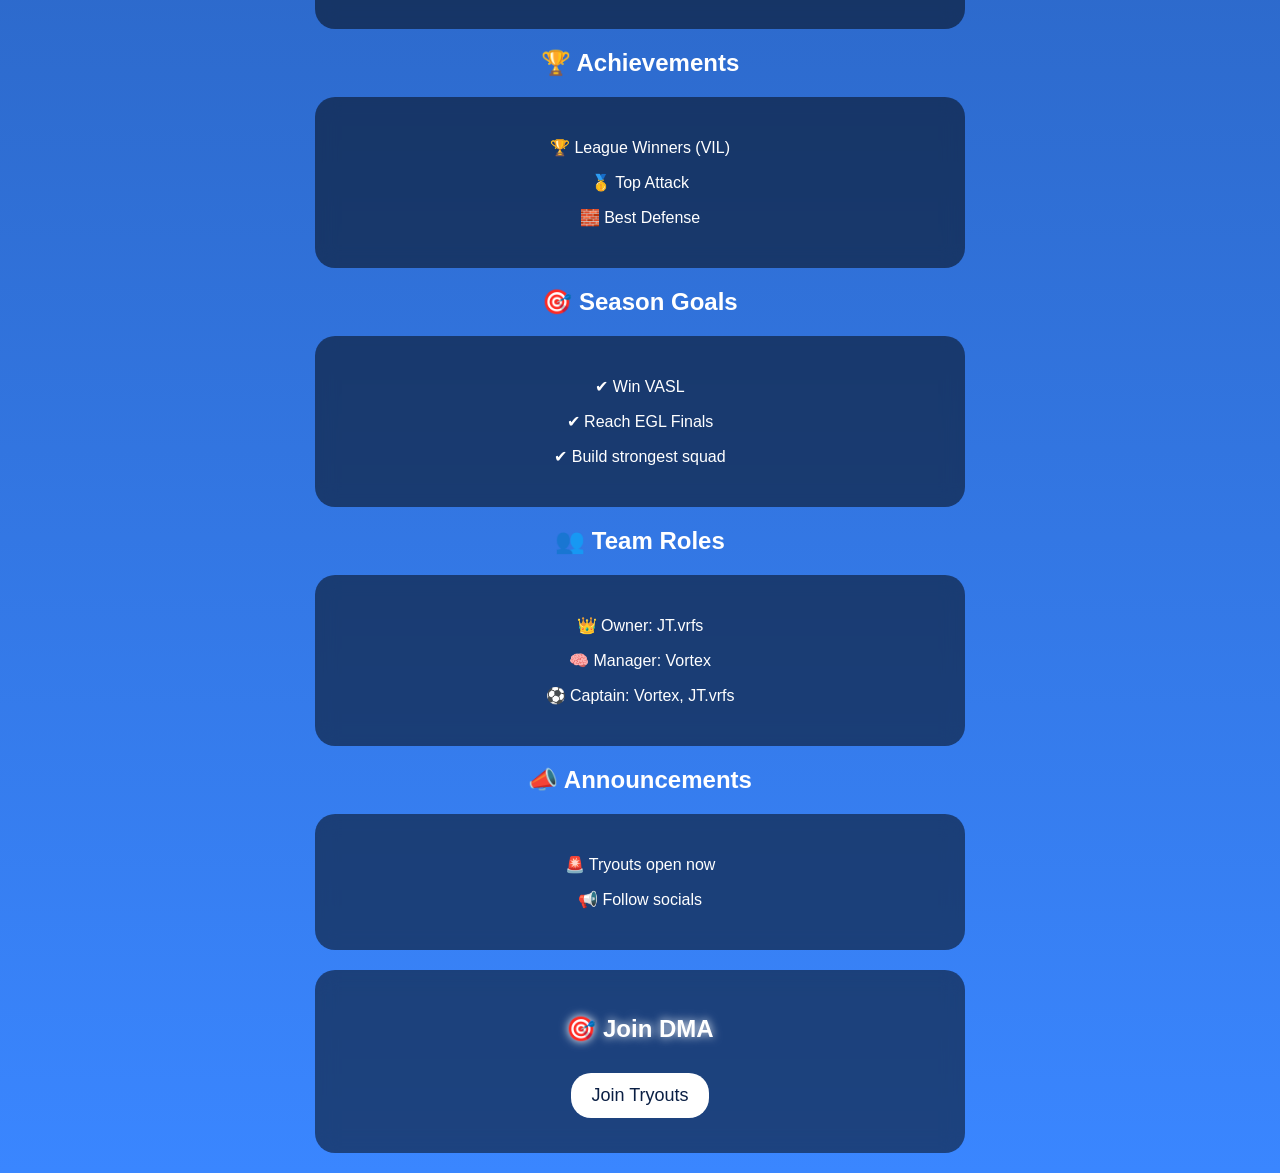
==== commit df857305: "Update index.html" ====
--- a/index.html
+++ b/index.html
@@ -89,9 +89,9 @@
 
   <div class="card">
     <p>👥 Players: 40+</p>
-    <p>🏆 Wins: 5</p>
-    <p>❌ Losses: 2</p>
-    <p>🔥 Win Rate: 71%</p>
+    <p>🏆 Wins: 26</p>
+    <p>❌ Losses: 6</p>
+    <p>🔥 Win Rate: 81%</p>
   </div>
 </div>
 
--- a/style.css
+++ b/style.css
@@ -441,3 +441,22 @@
   font-size: 14px;
   opacity: 0.8;
 }
+.socials {
+  margin-top: 15px;
+}
+
+.icon {
+  width: 40px;
+  margin: 10px;
+  transition: 0.3s;
+}
+
+.icon:hover {
+  transform: scale(1.2);
+  filter: drop-shadow(0 0 10px white);
+}
+@media(max-width: 768px){
+  .icon {
+    width: 35px;
+  }
+}
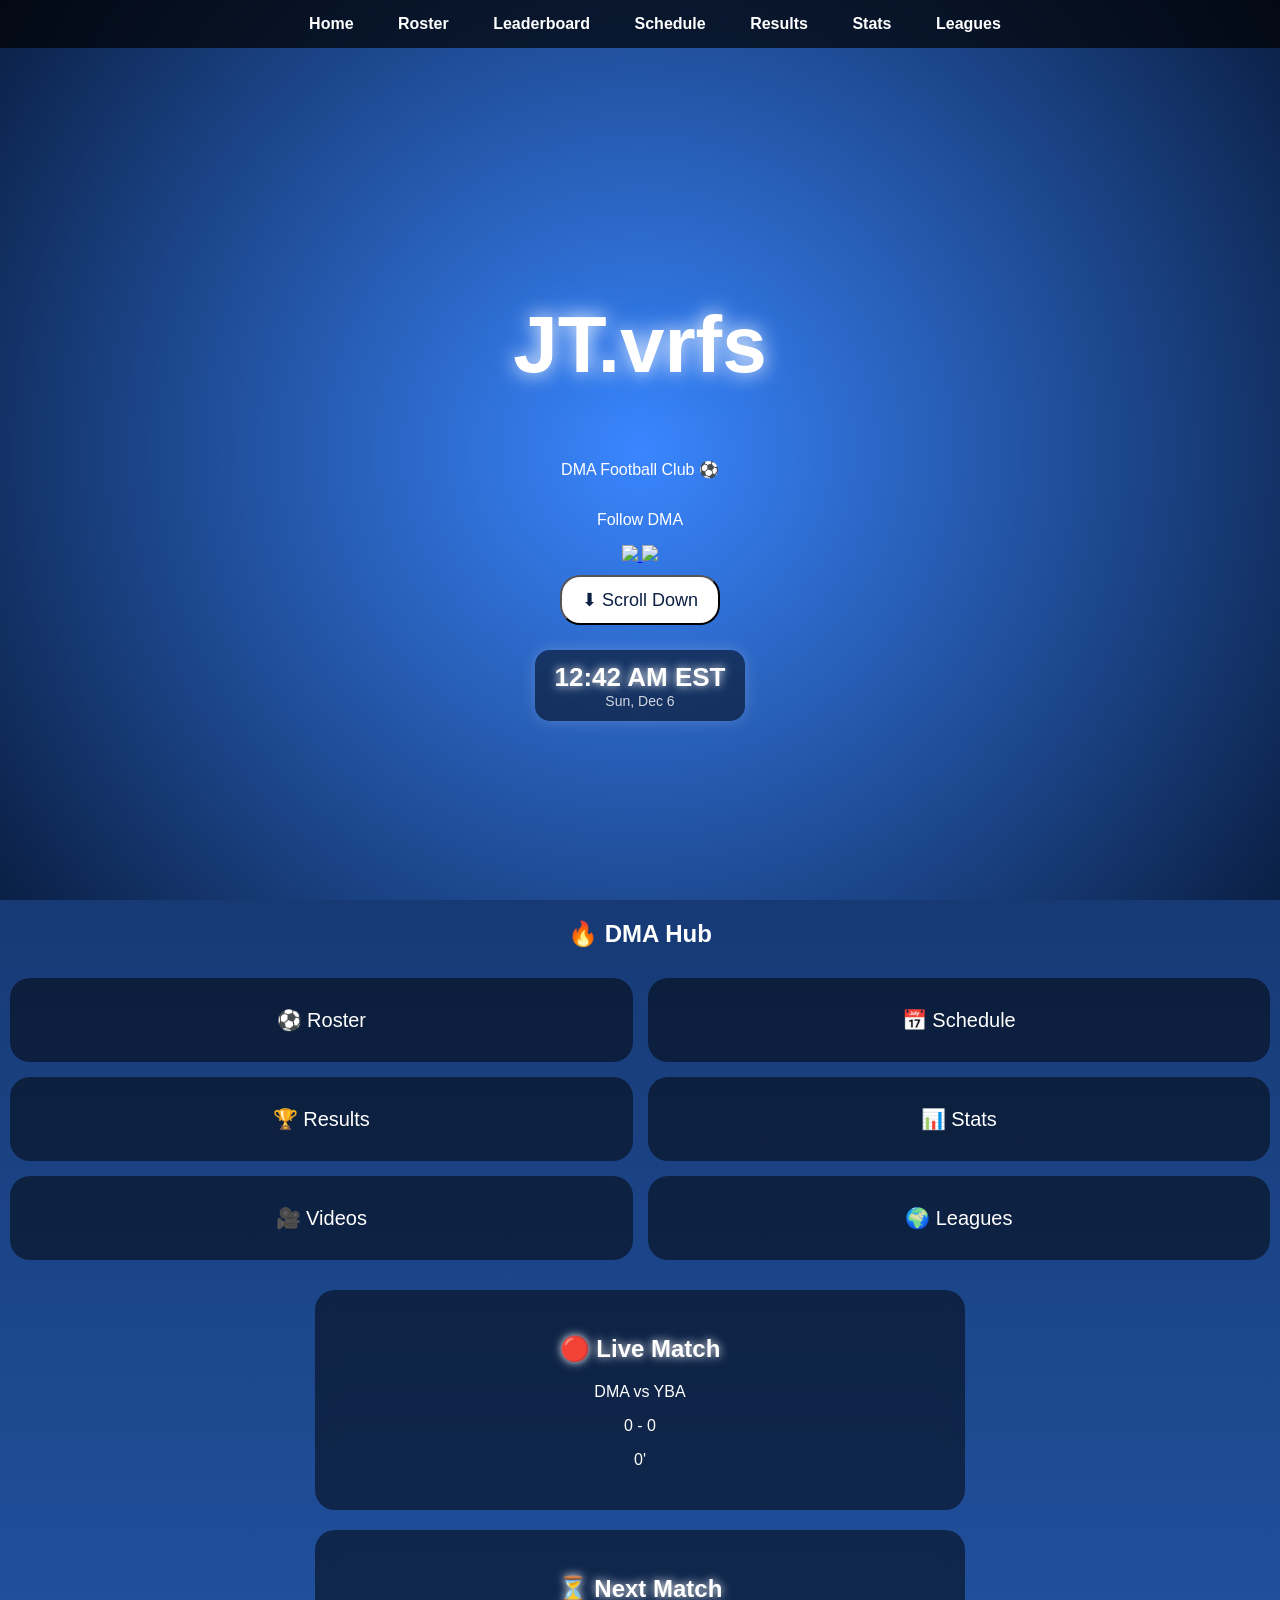
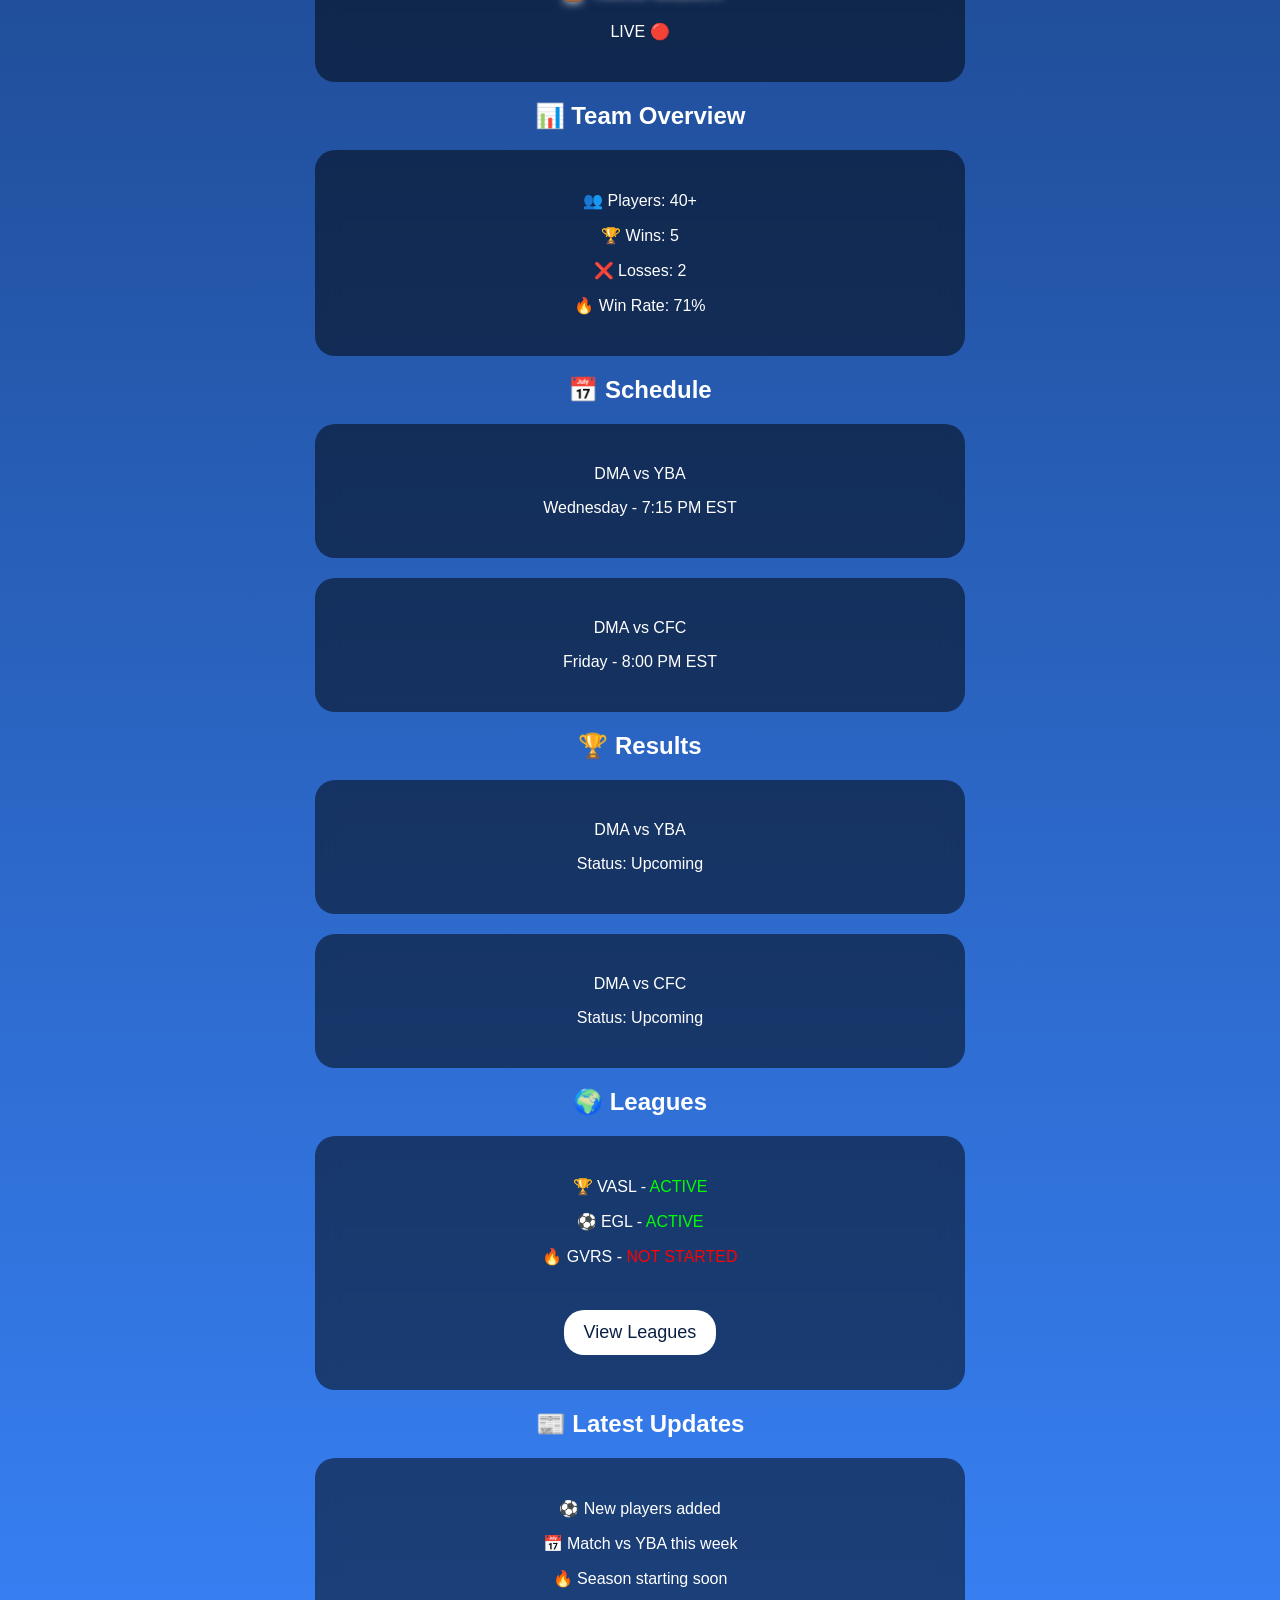
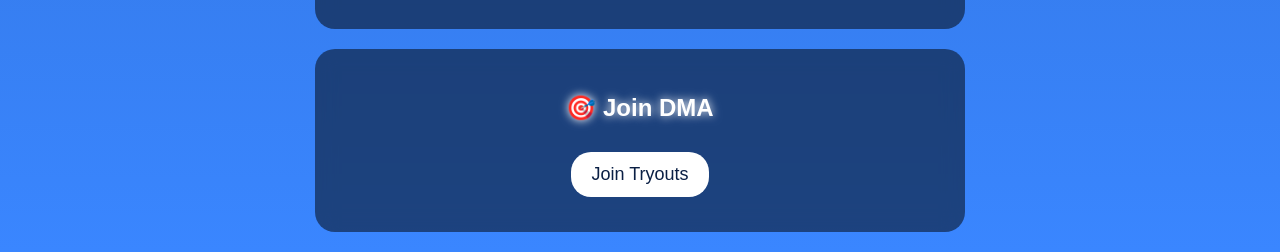
==== commit 67c379f2: "Update index.html" ====
--- a/index.html
+++ b/index.html
@@ -27,18 +27,20 @@
   <h1 class="glow">JT.vrfs</h1>
   <p>DMA Football Club ⚽</p>
 
-<!-- SOCIAL ICONS -->
-<div class="socials">
+  <!-- PROFESSIONAL SOCIALS -->
+  <div class="socials-pro">
+    <p class="follow-text">Follow DMA</p>
 
-  <a href="https://www.tiktok.com/@dark_madrid13?is_from_webapp=1&sender_device=pc" target="_blank">
-    <img src="https://cdn-icons-png.flaticon.com/512/3046/3046121.png" class="icon">
-  </a>
+    <div class="social-icons">
+      <a href="https://www.tiktok.com/@dark_madrid13?is_from_webapp=1&sender_device=pc" target="_blank" class="social-btn">
+        <img src="https://cdn-icons-png.flaticon.com/512/3046/3046121.png">
+      </a>
 
-  <a href="https://www.youtube.com/@Dark_madrid123" target="_blank">
-    <img src="https://cdn-icons-png.flaticon.com/512/1384/1384060.png" class="icon">
-  </a>
-
-</div>
+      <a href="https://www.youtube.com/@Dark_madrid123" target="_blank" class="social-btn">
+        <img src="https://cdn-icons-png.flaticon.com/512/1384/1384060.png">
+      </a>
+    </div>
+  </div>
 
   <button onclick="window.scrollBy(0,600)" class="btn">
     ⬇ Scroll Down
@@ -86,24 +88,21 @@
 <!-- TEAM OVERVIEW -->
 <div class="section">
   <h2>📊 Team Overview</h2>
-
   <div class="card">
     <p>👥 Players: 40+</p>
-    <p>🏆 Wins: 26</p>
-    <p>❌ Losses: 6</p>
-    <p>🔥 Win Rate: 81%</p>
+    <p>🏆 Wins: 5</p>
+    <p>❌ Losses: 2</p>
+    <p>🔥 Win Rate: 71%</p>
   </div>
 </div>
 
 <!-- SCHEDULE -->
 <div class="section">
   <h2>📅 Schedule</h2>
-
   <div class="card">
     <p>DMA vs YBA</p>
     <p>Wednesday - 7:15 PM EST</p>
   </div>
-
   <div class="card">
     <p>DMA vs CFC</p>
     <p>Friday - 8:00 PM EST</p>
@@ -113,12 +112,10 @@
 <!-- RESULTS -->
 <div class="section">
   <h2>🏆 Results</h2>
-
   <div class="card">
     <p>DMA vs YBA</p>
     <p>Status: Upcoming</p>
   </div>
-
   <div class="card">
     <p>DMA vs CFC</p>
     <p>Status: Upcoming</p>
@@ -128,7 +125,6 @@
 <!-- LEAGUES -->
 <div class="section">
   <h2>🌍 Leagues</h2>
-
   <div class="card">
     <p>🏆 VASL - <span style="color:lime;">ACTIVE</span></p>
     <p>⚽ EGL - <span style="color:lime;">ACTIVE</span></p>
@@ -142,54 +138,10 @@
 <!-- NEWS -->
 <div class="section">
   <h2>📰 Latest Updates</h2>
-
   <div class="card">
     <p>⚽ New players added</p>
     <p>📅 Match vs YBA this week</p>
-    <p>🔥 Season started</p>
-  </div>
-</div>
-
-<!-- ACHIEVEMENTS -->
-<div class="section">
-  <h2>🏆 Achievements</h2>
-
-  <div class="card">
-    <p>🏆 League Winners (VIL)</p>
-    <p>🥇 Top Attack</p>
-    <p>🧱 Best Defense</p>
-  </div>
-</div>
-
-<!-- GOALS -->
-<div class="section">
-  <h2>🎯 Season Goals</h2>
-
-  <div class="card">
-    <p>✔ Win VASL</p>
-    <p>✔ Reach EGL Finals</p>
-    <p>✔ Build strongest squad</p>
-  </div>
-</div>
-
-<!-- TEAM ROLES -->
-<div class="section">
-  <h2>👥 Team Roles</h2>
-
-  <div class="card">
-    <p>👑 Owner: JT.vrfs</p>
-    <p>🧠 Manager: Vortex</p>
-    <p>⚽ Captain: Vortex, JT.vrfs</p>
-  </div>
-</div>
-
-<!-- ANNOUNCEMENTS -->
-<div class="section">
-  <h2>📣 Announcements</h2>
-
-  <div class="card">
-    <p>🚨 Tryouts open now</p>
-    <p>📢 Follow socials</p>
+    <p>🔥 Season starting soon</p>
   </div>
 </div>
 
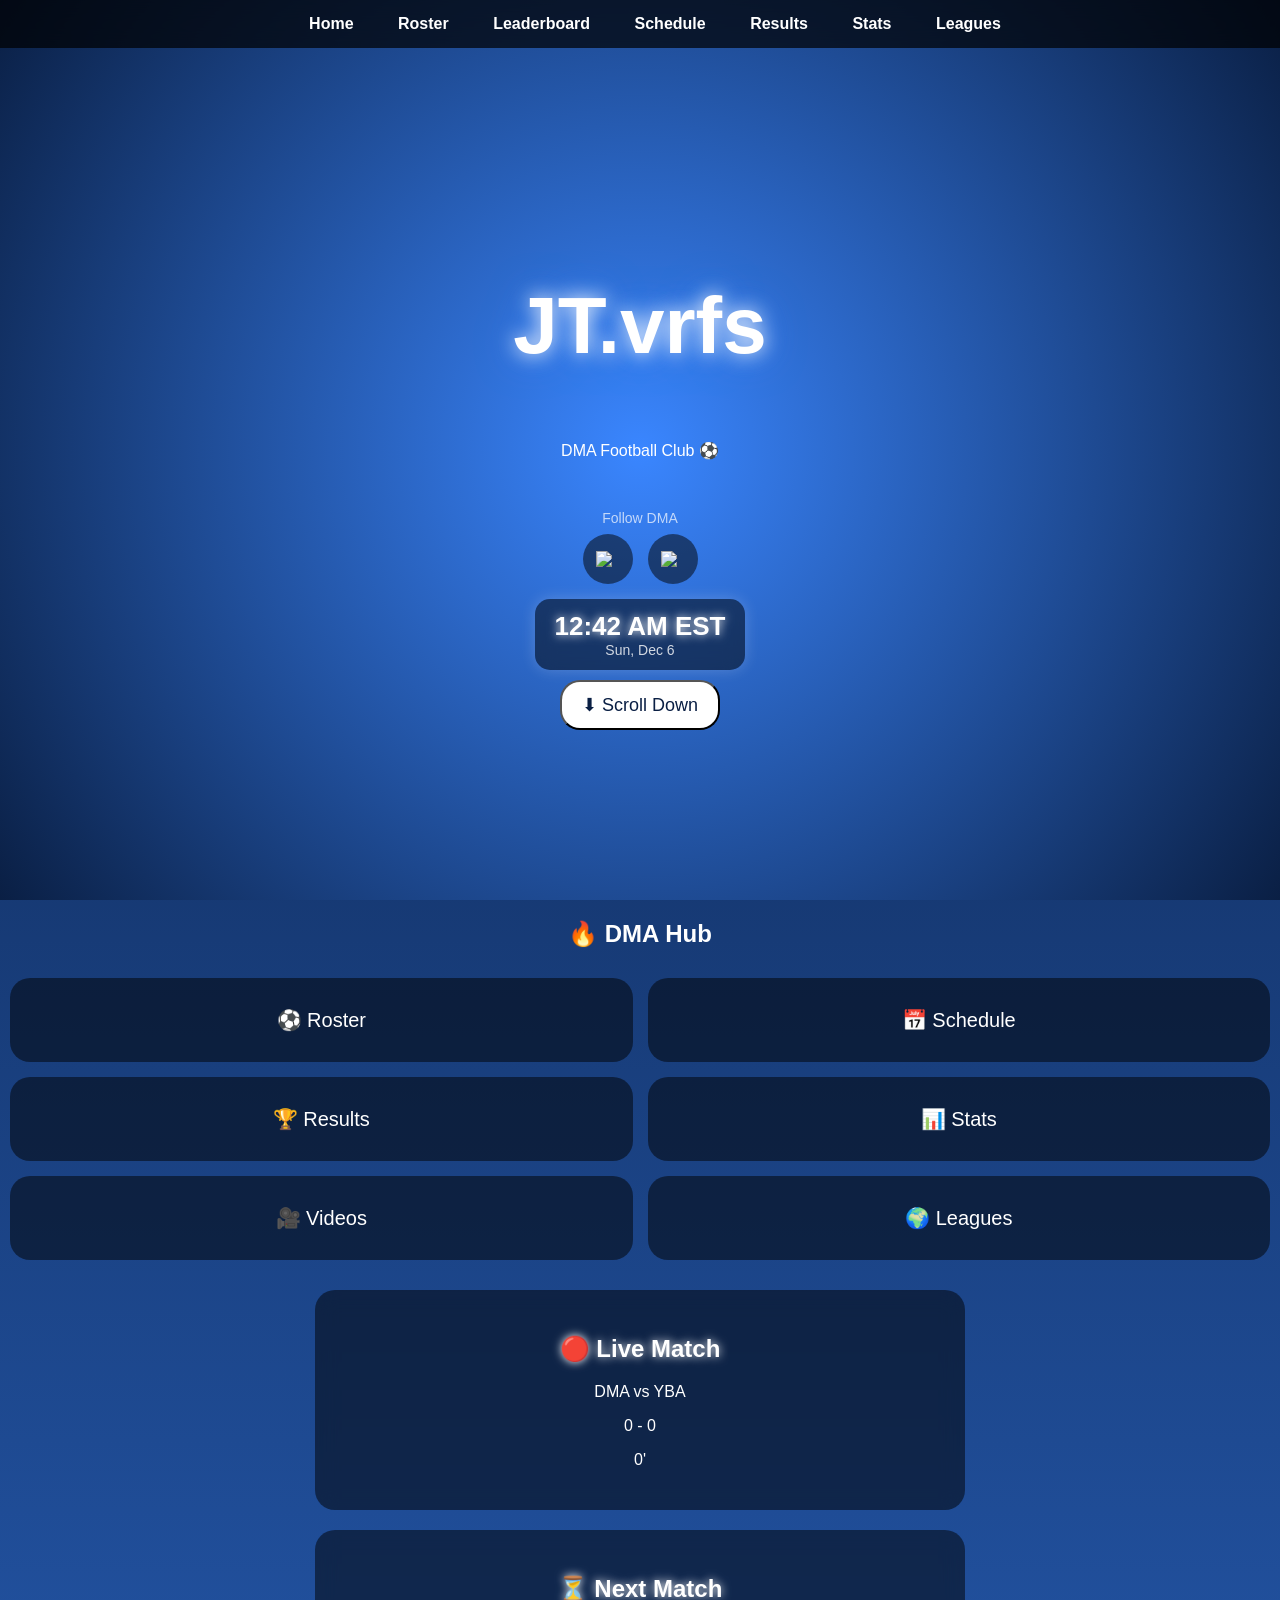
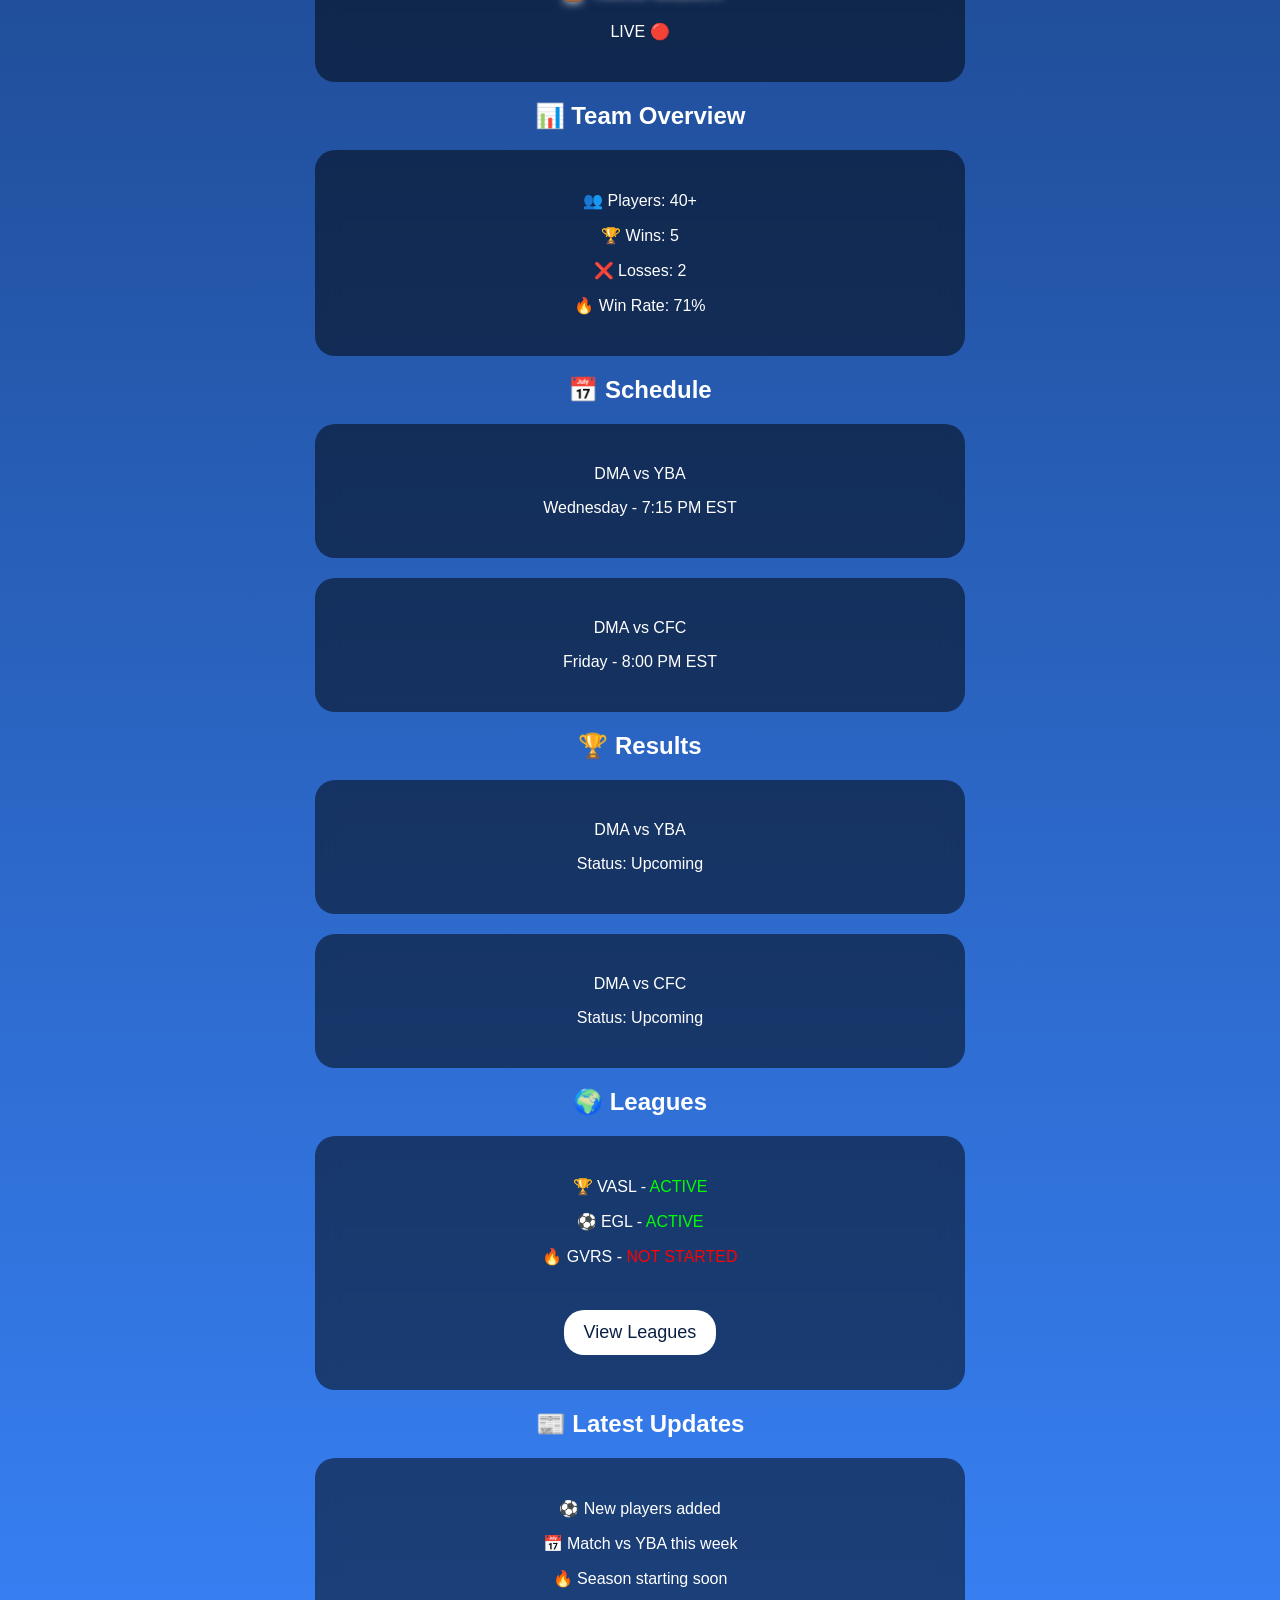
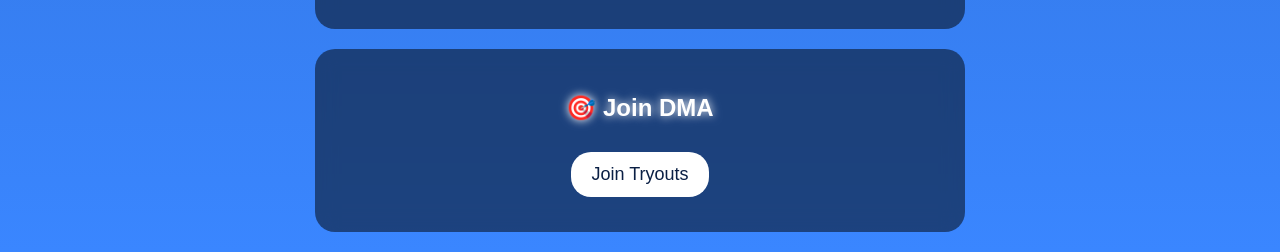
==== commit 8fa45a3e: "Update index.html" ====
--- a/index.html
+++ b/index.html
@@ -27,12 +27,12 @@
   <h1 class="glow">JT.vrfs</h1>
   <p>DMA Football Club ⚽</p>
 
-  <!-- PROFESSIONAL SOCIALS -->
+  <!-- SOCIALS -->
   <div class="socials-pro">
     <p class="follow-text">Follow DMA</p>
 
     <div class="social-icons">
-      <a href="https://www.tiktok.com/@dark_madrid13?is_from_webapp=1&sender_device=pc" target="_blank" class="social-btn">
+      <a href="https://www.tiktok.com/@dark_madrid13" target="_blank" class="social-btn">
         <img src="https://cdn-icons-png.flaticon.com/512/3046/3046121.png">
       </a>
 
@@ -42,15 +42,15 @@
     </div>
   </div>
 
-  <button onclick="window.scrollBy(0,600)" class="btn">
-    ⬇ Scroll Down
-  </button>
-
   <!-- CLOCK -->
   <div class="clock-box">
     <div id="clock-time"></div>
     <div id="clock-date"></div>
   </div>
+
+  <button onclick="window.scrollBy(0,600)" class="btn">
+    ⬇ Scroll Down
+  </button>
 </div>
 
 <!-- DASHBOARD -->
--- a/style.css
+++ b/style.css
@@ -460,3 +460,39 @@
     width: 35px;
   }
 }
+.socials-pro {
+  margin-top: 20px;
+  text-align: center;
+}
+
+.follow-text {
+  font-size: 14px;
+  opacity: 0.7;
+  margin-bottom: 8px;
+}
+
+.social-icons {
+  display: flex;
+  justify-content: center;
+  gap: 15px;
+}
+
+.social-btn {
+  width: 50px;
+  height: 50px;
+  background: rgba(0,0,0,0.5);
+  border-radius: 50%;
+  display: flex;
+  justify-content: center;
+  align-items: center;
+  transition: 0.3s;
+}
+
+.social-btn img {
+  width: 24px;
+}
+
+.social-btn:hover {
+  transform: translateY(-5px) scale(1.1);
+  box-shadow: 0 0 15px rgba(255,255,255,0.3);
+}
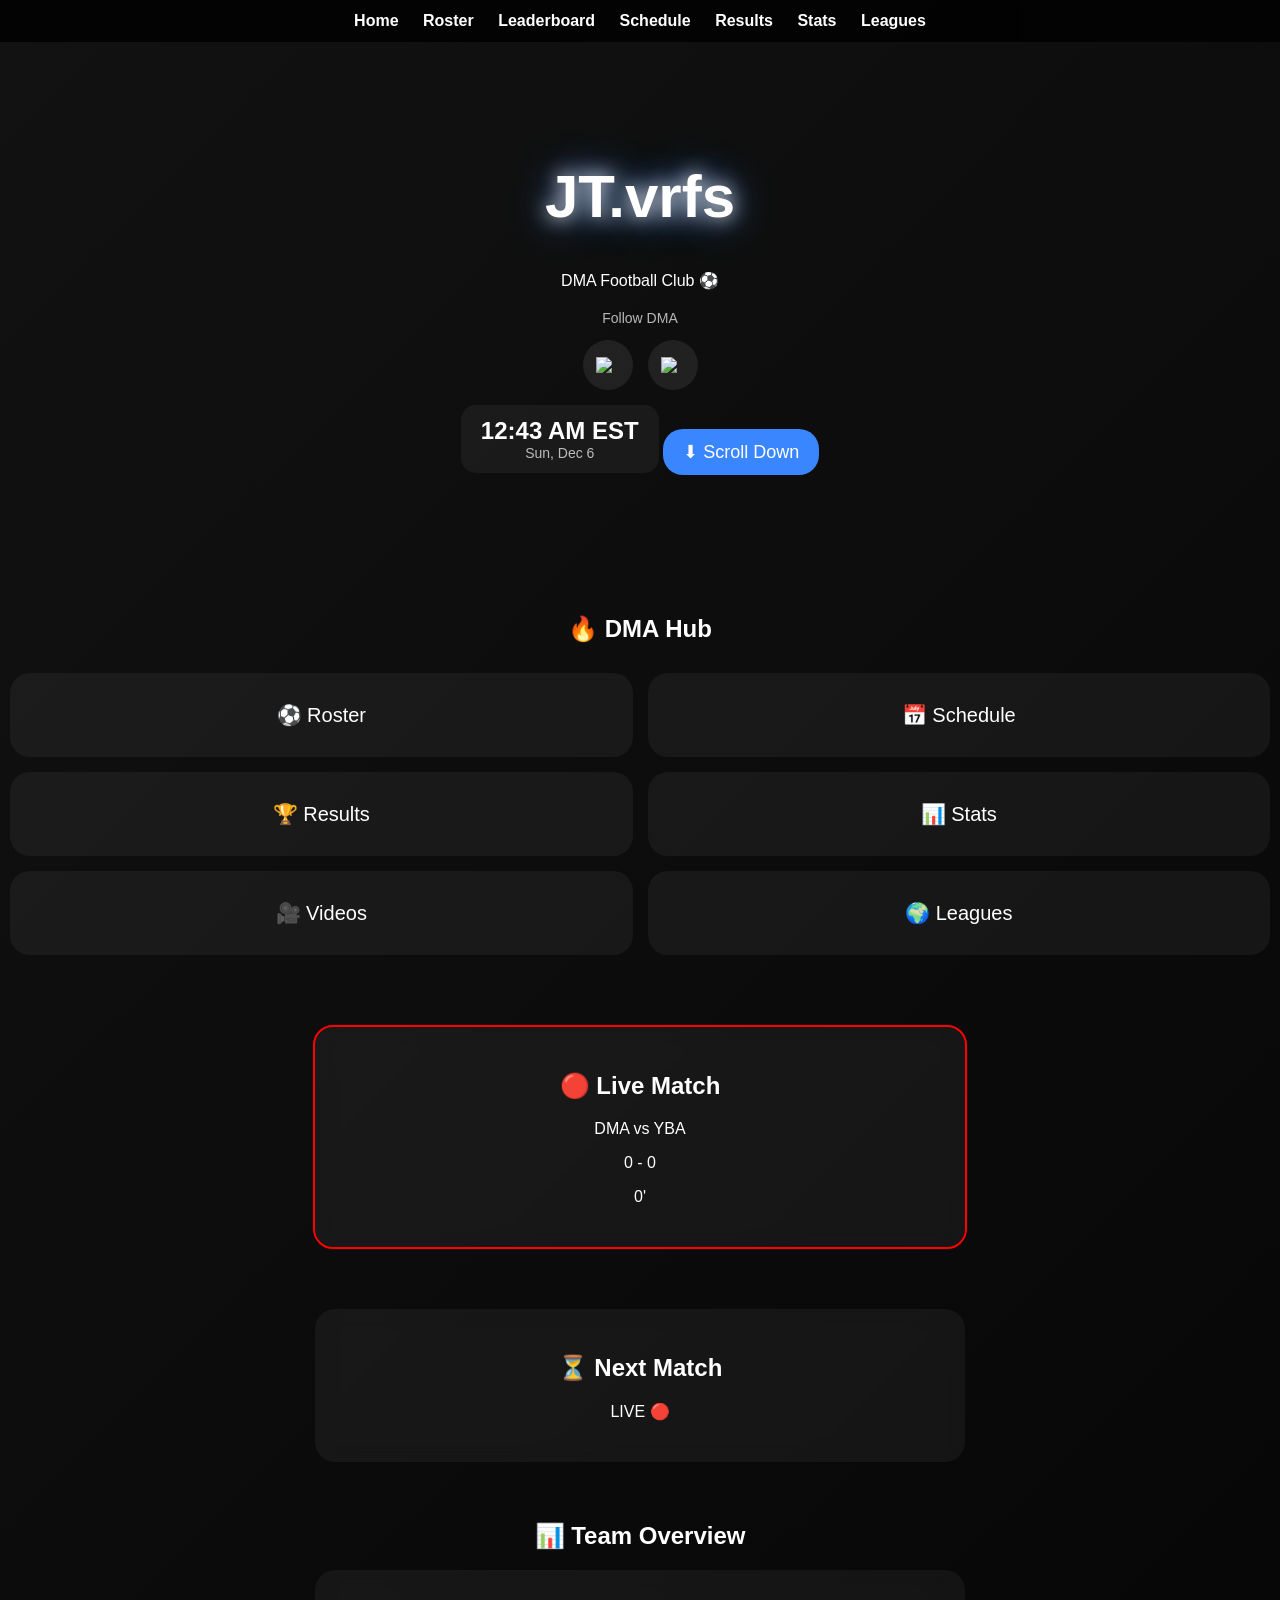
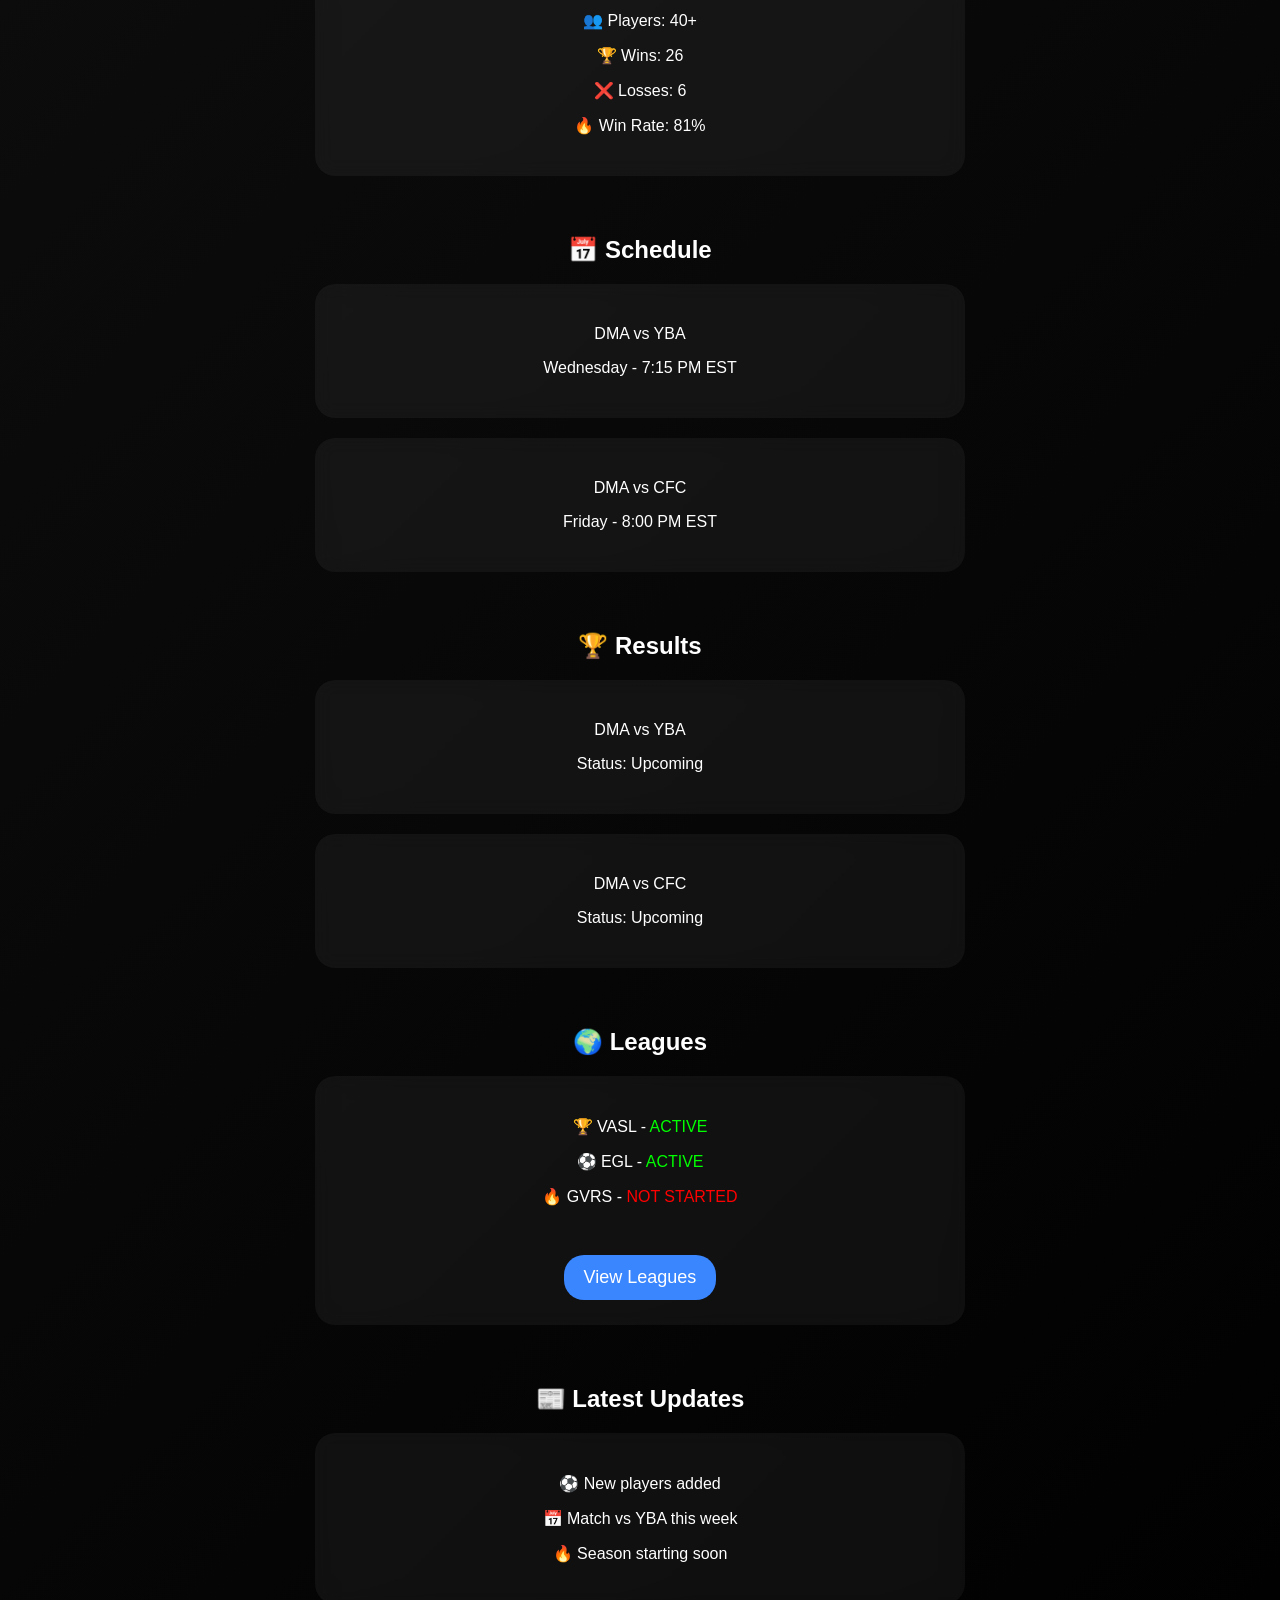
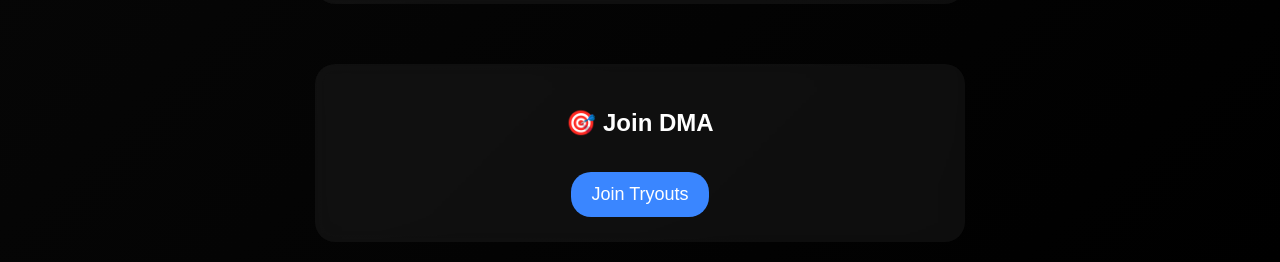
==== commit 360dc278: "Update index.html" ====
--- a/index.html
+++ b/index.html
@@ -90,9 +90,9 @@
   <h2>📊 Team Overview</h2>
   <div class="card">
     <p>👥 Players: 40+</p>
-    <p>🏆 Wins: 5</p>
-    <p>❌ Losses: 2</p>
-    <p>🔥 Win Rate: 71%</p>
+    <p>🏆 Wins: 26</p>
+    <p>❌ Losses: 6</p>
+    <p>🔥 Win Rate: 81%</p>
   </div>
 </div>
 
--- a/style.css
+++ b/style.css
@@ -1,290 +1,172 @@
+
+/* RESET */
 body {
   margin: 0;
-  font-family: Arial;
-  background: linear-gradient(to bottom, #0a1f44, #3a86ff);
-  color: white;
+  font-family: Arial, sans-serif;
   text-align: center;
+  color: white;
+  scroll-behavior: smooth;
+
+  /* DARK PROFESSIONAL BACKGROUND */
+  background: linear-gradient(135deg, #121212, #000000);
 }
 
 /* NAVBAR */
 .navbar {
-  position: fixed;
-  width: 100%;
+  background: rgba(0,0,0,0.8);
+  padding: 12px;
+  position: sticky;
   top: 0;
-  background: rgba(0,0,0,0.7);
-  padding: 15px;
-  backdrop-filter: blur(10px);
+  z-index: 100;
 }
 
 .navbar a {
   color: white;
-  margin: 0 20px;
+  margin: 10px;
   text-decoration: none;
   font-weight: bold;
 }
 
 .navbar a:hover {
-  color: #ffdd00;
-}
-
-/* PAGE TRANSITION */
-.fade {
-  opacity: 0;
-  transition: opacity 0.5s;
-}
-
-.fade.show {
-  opacity: 1;
+  text-decoration: underline;
+}
+
+/* HERO */
+.hero {
+  padding: 80px 20px;
+}
+
+.glow {
+  font-size: 60px;
+  text-shadow: 0 0 20px white, 0 0 40px #3a86ff;
+}
+
+/* BUTTON */
+.btn {
+  display: inline-block;
+  margin-top: 15px;
+  padding: 12px 20px;
+  font-size: 18px;
+  background: #3a86ff;
+  color: white;
+  border-radius: 20px;
+  text-decoration: none;
+  border: none;
+  cursor: pointer;
+}
+
+.btn:hover {
+  background: #265ecf;
+}
+
+/* CLOCK */
+.clock-box {
+  margin-top: 15px;
+  padding: 12px 20px;
+  display: inline-block;
+  background: rgba(255,255,255,0.05);
+  border-radius: 15px;
+}
+
+#clock-time {
+  font-size: 24px;
+  font-weight: bold;
+}
+
+#clock-date {
+  font-size: 14px;
+  opacity: 0.7;
+}
+
+/* SOCIALS */
+.socials-pro {
+  margin-top: 20px;
+}
+
+.follow-text {
+  font-size: 14px;
+  opacity: 0.7;
+}
+
+.social-icons {
+  display: flex;
+  justify-content: center;
+  gap: 15px;
+}
+
+.social-btn {
+  width: 50px;
+  height: 50px;
+  background: rgba(255,255,255,0.08);
+  border-radius: 50%;
+  display: flex;
+  justify-content: center;
+  align-items: center;
+  transition: 0.3s;
+}
+
+.social-btn img {
+  width: 24px;
+}
+
+.social-btn:hover {
+  transform: scale(1.1);
+  box-shadow: 0 0 15px rgba(255,255,255,0.3);
+}
+
+/* SECTION */
+.section {
+  margin-top: 60px;
 }
 
 /* CARDS */
 .card {
-  background: rgba(0,0,0,0.5);
+  background: rgba(255,255,255,0.05);
   margin: 20px auto;
   padding: 25px;
   border-radius: 20px;
   max-width: 600px;
-  transition: 0.3s;
   backdrop-filter: blur(10px);
+  transition: 0.3s;
 }
 
 .card:hover {
-  transform: scale(1.05);
-  box-shadow: 0 0 20px rgba(255,255,255,0.3);
-}
-
-/* BUTTON */
-.btn {
-  background: white;
-  color: #0a1f44;
-  padding: 10px 20px;
+  transform: scale(1.03);
+}
+
+/* LIVE MATCH */
+.live-match {
+  border: 2px solid red;
+  animation: pulse 1.5s infinite;
+}
+
+@keyframes pulse {
+  50% { box-shadow: 0 0 20px red; }
+}
+
+/* GRID */
+.grid {
+  display: grid;
+  grid-template-columns: repeat(2, 1fr);
+  gap: 15px;
+  padding: 10px;
+}
+
+.grid-card {
+  background: rgba(255,255,255,0.05);
+  padding: 30px;
   border-radius: 20px;
   text-decoration: none;
-}
-
-/* HEADER */
-h1 {
-  margin-top: 120px;
-  font-size: 60px;
-}
-/* Soccer balls */
-.soccer-ball {
-  position: fixed;
-  width: 40px;
-  height: 40px;
-  background: url('https://upload.wikimedia.org/wikipedia/commons/d/d3/Soccerball.svg') no-repeat center;
-  background-size: contain;
-  opacity: 0.15;
-  pointer-events: none;
-  animation: floatBall linear infinite;
-}
-
-@keyframes floatBall {
-  0% {
-    transform: translateY(100vh) rotate(0deg);
-  }
-  100% {
-    transform: translateY(-10vh) rotate(360deg);
-  }
-}
-.particle {
-  position: fixed;
-  width: 5px;
-  height: 5px;
-  background: white;
-  border-radius: 50%;
-  opacity: 0.2;
-  animation: floatParticle linear infinite;
-}
-
-@keyframes floatParticle {
-  0% {
-    transform: translateY(100vh);
-  }
-  100% {
-    transform: translateY(-10vh);
-  }
-}
-.fade-in {
-  opacity: 0;
-  transform: translateY(20px);
-  animation: fadeUp 1s forwards;
-}
-
-@keyframes fadeUp {
-  to {
-    opacity: 1;
-    transform: translateY(0);
-  }
-}
-.hero {
-  height: 100vh;
-  display: flex;
-  flex-direction: column;
-  justify-content: center;
-  align-items: center;
-  background: radial-gradient(circle, #3a86ff, #0a1f44);
-}
-
-.glow {
-  font-size: 80px;
-  text-shadow: 0 0 20px white, 0 0 40px #3a86ff;
-}
-
-.hero-buttons .btn {
-  margin: 10px;
-  font-size: 18px;
-}
-.btn, .player, .position-btn {
-  transition: 0.3s;
-}
-
-.btn:hover, .player:hover, .position-btn:hover {
-  box-shadow: 0 0 15px white;
-}
-body {
-  animation: bgPulse 10s infinite alternate;
-}
-
-@keyframes bgPulse {
-  from {
-    background: linear-gradient(to bottom, #0a1f44, #3a86ff);
-  }
-  to {
-    background: linear-gradient(to bottom, #071633, #5aa0ff);
-  }
-}
-.scroll-down {
-  margin-top: 40px;
-  font-size: 18px;
-  animation: bounce 1.5s infinite;
-  opacity: 0.8;
-}
-
-@keyframes bounce {
-  0%, 100% { transform: translateY(0); }
-  50% { transform: translateY(10px); }
-}
-@media(max-width: 768px){
-
-  h1 {
-    font-size: 50px;
-  }
-
-  h2 {
-    font-size: 36px;
-  }
-
-  h3 {
-    font-size: 24px;
-  }
-
-  p {
-    font-size: 18px;
-  }
-
-  .btn {
-    font-size: 18px;
-    padding: 12px 20px;
-  }
-
-  .card {
-    width: 90%;
-    padding: 20px;
-  }
-
-  .navbar a {
-    font-size: 16px;
-    margin: 0 10px;
-  }
-
-}
-.card h3 {
-  text-shadow: 0 0 10px white;
-}
-.status-bar {
-  background: red;
-  padding: 10px;
-  font-weight: bold;
-  animation: blink 1s infinite;
-}
-
-@keyframes blink {
-  50% { opacity: 0.5; }
-}
-.card:hover {
-  transform: scale(1.05) rotateX(5deg);
-}
-/* MENU ICON */
-.menu-icon {
-  display: none;
-  font-size: 28px;
-  cursor: pointer;
-}
-
-/* NAV LINKS */
-.nav-links {
-  display: flex;
-  justify-content: center;
-}
-
-/* MOBILE STYLE */
-@media(max-width: 768px){
-
-  .menu-icon {
-    display: block;
-    text-align: left;
-    margin-left: 20px;
-  }
-
-  .nav-links {
-    display: none;
-    flex-direction: column;
-    background: rgba(0,0,0,0.9);
-    position: absolute;
-    width: 100%;
-    top: 60px;
-    left: 0;
-    padding: 10px 0;
-  }
-
-  .nav-links a {
-    padding: 15px;
-    font-size: 20px;
-  }
-
-  .nav-links.show {
-    display: flex;
-  }
-}
-@media(max-width: 768px){
-
-  body {
-    padding: 0 10px;
-  }
-
-  .card {
-    width: 100%;
-    margin: 15px 0;
-  }
-
-  h1 {
-    font-size: 40px;
-  }
-
-  h2 {
-    font-size: 28px;
-  }
-
-  iframe {
-    height: 250px;
-  }
-
-  .player {
-    font-size: 14px;
-  }
-
-}
+  color: white;
+  font-size: 20px;
+  transition: 0.3s;
+}
+
+.grid-card:hover {
+  transform: scale(1.05);
+  box-shadow: 0 0 20px white;
+}
+
 /* BOTTOM NAV */
 .bottom-nav {
   display: none;
@@ -300,199 +182,98 @@
     background: rgba(0,0,0,0.9);
     justify-content: space-around;
     padding: 12px 0;
-    z-index: 1000;
   }
 
   .bottom-nav a {
     color: white;
-    font-size: 24px;
-    text-decoration: none;
-    transition: 0.2s;
-  }
-
-  .bottom-nav a:hover {
-    transform: scale(1.2);
-    color: #ffdd00;
-  }
-
-  /* Add space so content doesn't get covered */
+    font-size: 22px;
+  }
+
   body {
     padding-bottom: 70px;
   }
 
 }
+
+/* MOBILE */
 @media(max-width: 768px){
 
-  h1 {
-    font-size: 42px;
-  }
-
-  h2 {
-    font-size: 30px;
-  }
-
-  h3 {
-    font-size: 22px;
-  }
-
-  p {
-    font-size: 18px;
-  }
-
-}
-@media(max-width: 768px){
-
-  .btn {
-    font-size: 20px;
-    padding: 14px 24px;
-    width: 80%;
-  }
-
-}
-@media(max-width: 768px){
+  .glow {
+    font-size: 40px;
+  }
+
+  .grid {
+    grid-template-columns: 1fr;
+  }
 
   .card {
-    width: 100%;
-    margin: 15px 0;
-    padding: 20px;
-  }
-
-}
-@media(max-width: 768px){
-
-  .player {
-    font-size: 18px;
-    padding: 10px;
-    margin: 6px auto;
-  }
-
-}
-iframe {
+    width: 90%;
+  }
+
+}
+/* GLOBAL HOVER EFFECT */
+a, .btn, .card, .grid-card, .player, .social-btn {
+  transition: all 0.3s ease;
+}
+
+a:hover, .btn:hover, .grid-card:hover {
+  transform: translateY(-3px) scale(1.05);
+  box-shadow: 0 0 15px rgba(255,255,255,0.4);
+}
+
+.card:hover {
+  transform: scale(1.03);
+  box-shadow: 0 0 20px rgba(255,255,255,0.2);
+}
+.btn:hover, .grid-card:hover {
+  box-shadow: 0 0 20px #3a86ff;
+}
+.navbar a {
+  position: relative;
+}
+
+.navbar a::after {
+  content: "";
+  position: absolute;
+  width: 0%;
+  height: 2px;
+  background: #3a86ff;
+  left: 0;
+  bottom: -5px;
+  transition: 0.3s;
+}
+
+.navbar a:hover::after {
   width: 100%;
-  height: 250px;
-}
-.btn {
-  display: inline-block;
-  margin: 10px;
-  font-size: 18px;
-  padding: 12px 20px;
-}
-/* PAGE TRANSITION */
+}
+.btn:active {
+  transform: scale(0.95);
+}
 body {
   opacity: 0;
-  transition: opacity 0.4s ease;
+  transition: opacity 0.5s ease;
 }
 
 body.show {
   opacity: 1;
 }
-.grid {
-  display: grid;
-  grid-template-columns: repeat(2, 1fr);
-  gap: 15px;
-  padding: 10px;
-}
-
-.grid-card {
-  background: rgba(0,0,0,0.5);
-  padding: 30px;
-  border-radius: 20px;
-  text-decoration: none;
-  color: white;
-  font-size: 20px;
-  text-align: center;
-  transition: 0.3s;
-}
-
-.grid-card:hover {
-  transform: scale(1.05);
-  box-shadow: 0 0 20px white;
-}
-@media(max-width: 768px){
-  .grid {
-    grid-template-columns: 1fr;
-  }
-}
-.card h2 {
-  text-shadow: 0 0 10px white;
-}
-.clock {
-  font-size: 22px;
-  margin-top: 15px;
-  text-shadow: 0 0 10px white;
-}
-.clock-box {
-  margin-top: 15px;
-  padding: 12px 20px;
-  display: inline-block;
-  background: rgba(0,0,0,0.5);
-  border-radius: 15px;
-  backdrop-filter: blur(10px);
-  box-shadow: 0 0 15px rgba(255,255,255,0.2);
-}
-
-#clock-time {
-  font-size: 26px;
-  font-weight: bold;
-  text-shadow: 0 0 10px white;
-}
-
-#clock-date {
-  font-size: 14px;
-  opacity: 0.8;
-}
-.socials {
-  margin-top: 15px;
-}
-
-.icon {
-  width: 40px;
-  margin: 10px;
-  transition: 0.3s;
-}
-
-.icon:hover {
-  transform: scale(1.2);
-  filter: drop-shadow(0 0 10px white);
-}
-@media(max-width: 768px){
-  .icon {
-    width: 35px;
-  }
-}
-.socials-pro {
-  margin-top: 20px;
-  text-align: center;
-}
-
-.follow-text {
-  font-size: 14px;
-  opacity: 0.7;
-  margin-bottom: 8px;
-}
-
-.social-icons {
-  display: flex;
-  justify-content: center;
-  gap: 15px;
-}
-
-.social-btn {
-  width: 50px;
-  height: 50px;
-  background: rgba(0,0,0,0.5);
-  border-radius: 50%;
-  display: flex;
-  justify-content: center;
-  align-items: center;
-  transition: 0.3s;
-}
-
-.social-btn img {
-  width: 24px;
-}
-
-.social-btn:hover {
-  transform: translateY(-5px) scale(1.1);
-  box-shadow: 0 0 15px rgba(255,255,255,0.3);
-}
+.fade-in {
+  opacity: 0;
+  transform: translateY(20px);
+  transition: 0.6s;
+}
+
+.fade-in.show {
+  opacity: 1;
+  transform: translateY(0);
+}
+.live-match {
+  border: 2px solid red;
+  animation: pulse 1.5s infinite;
+}
+
+@keyframes pulse {
+  50% {
+    box-shadow: 0 0 25px red;
+  }
+}
